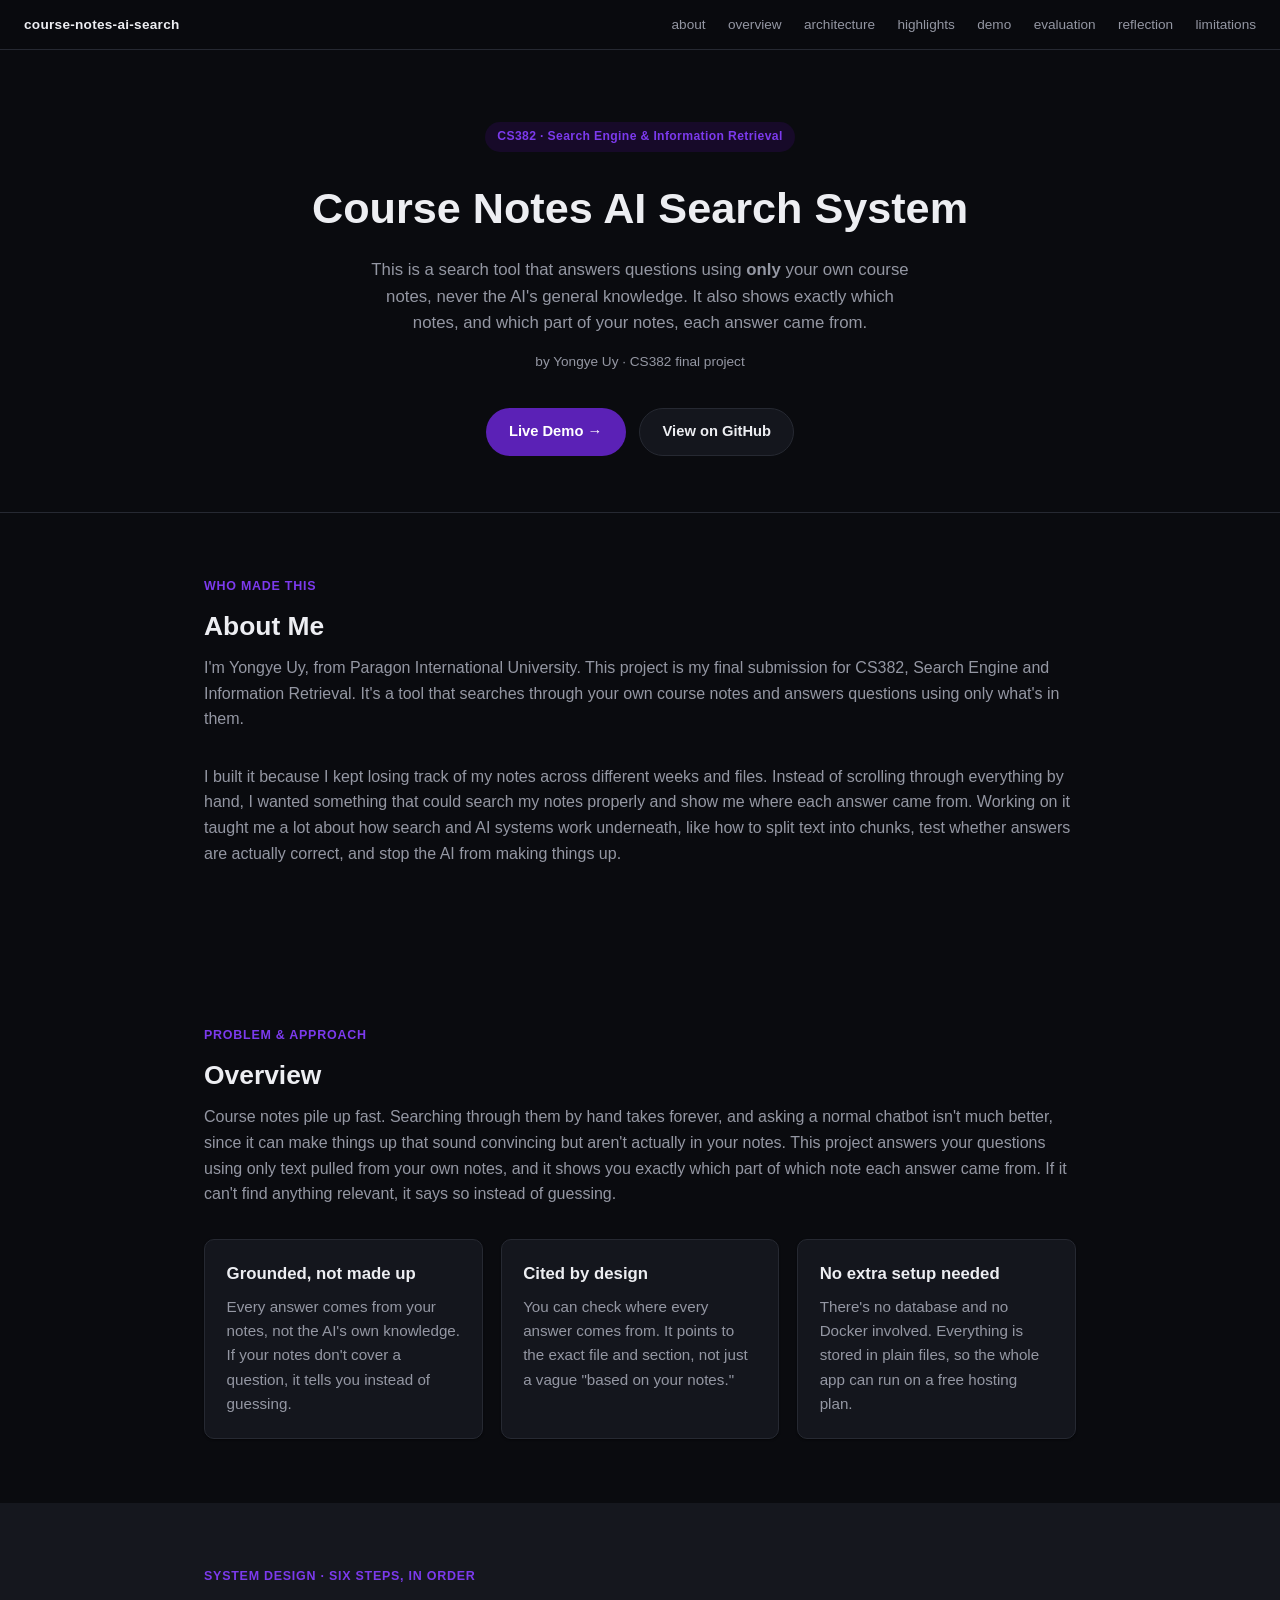
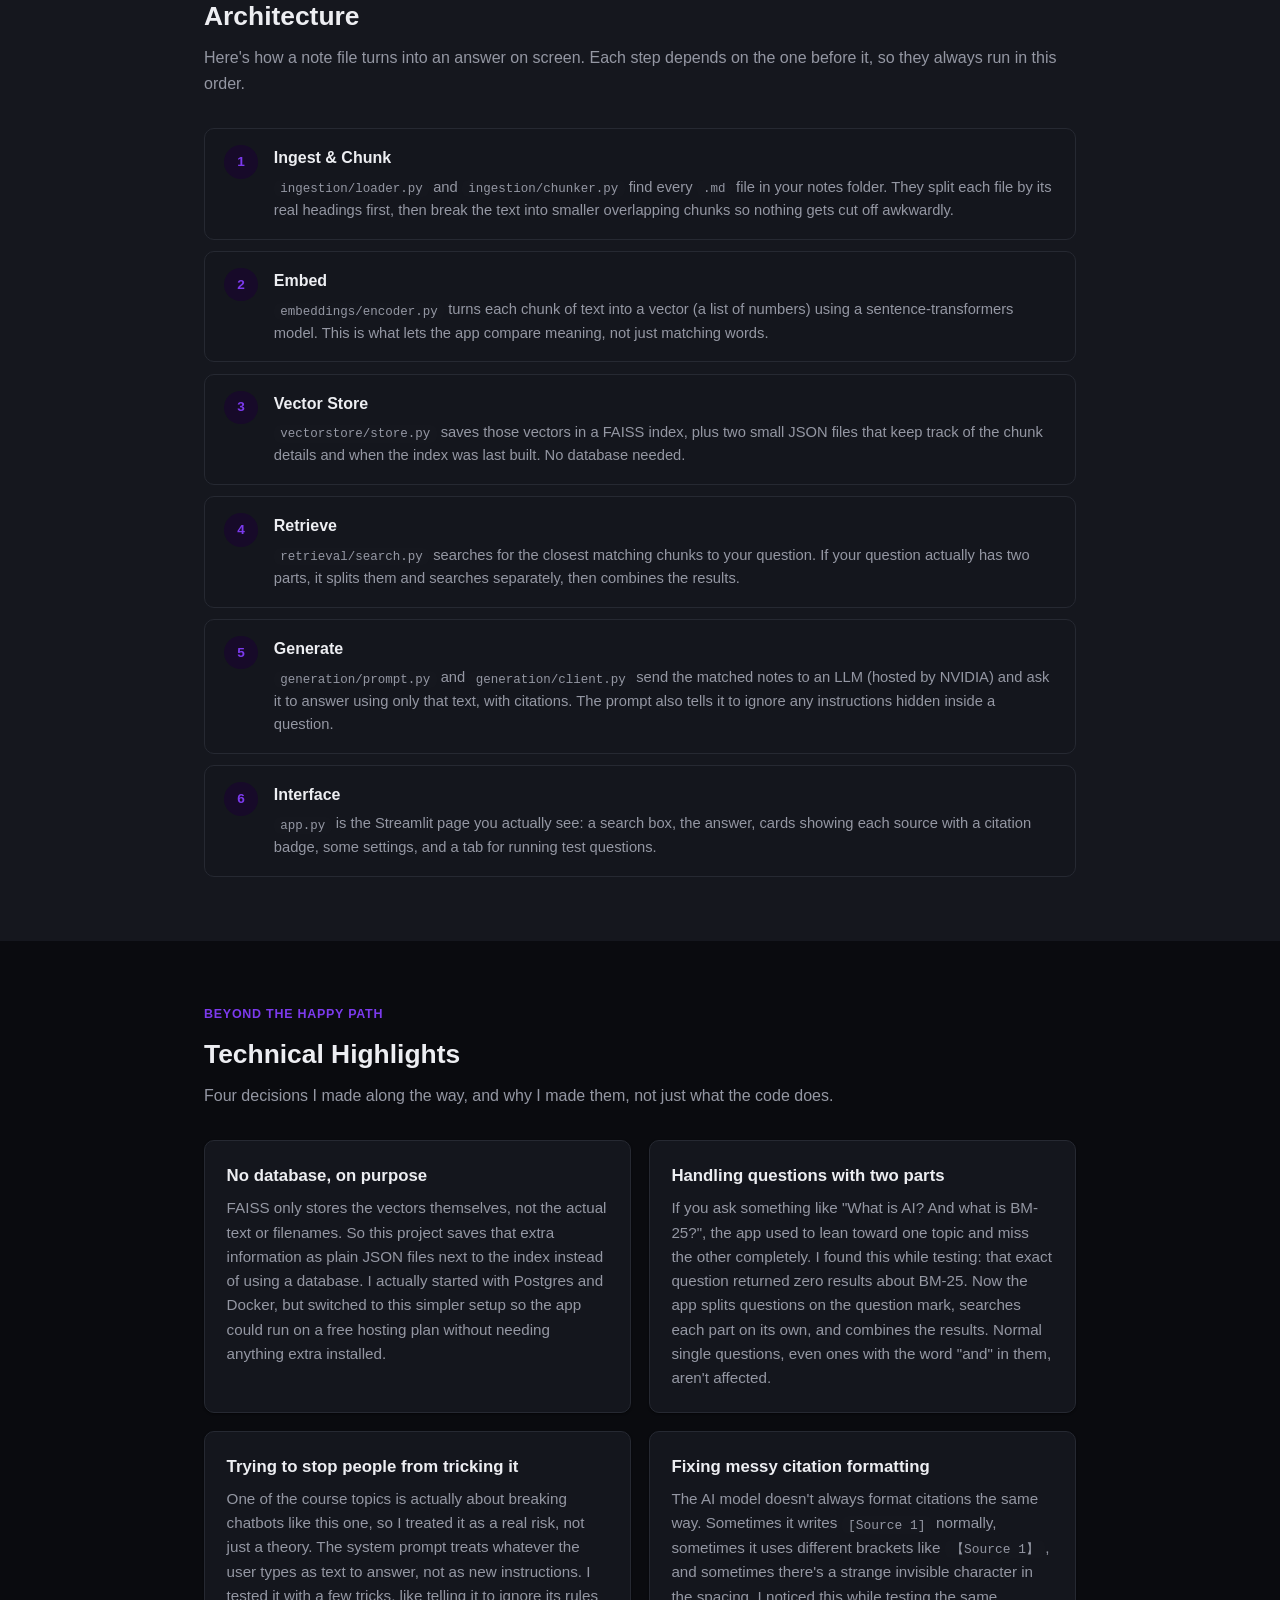
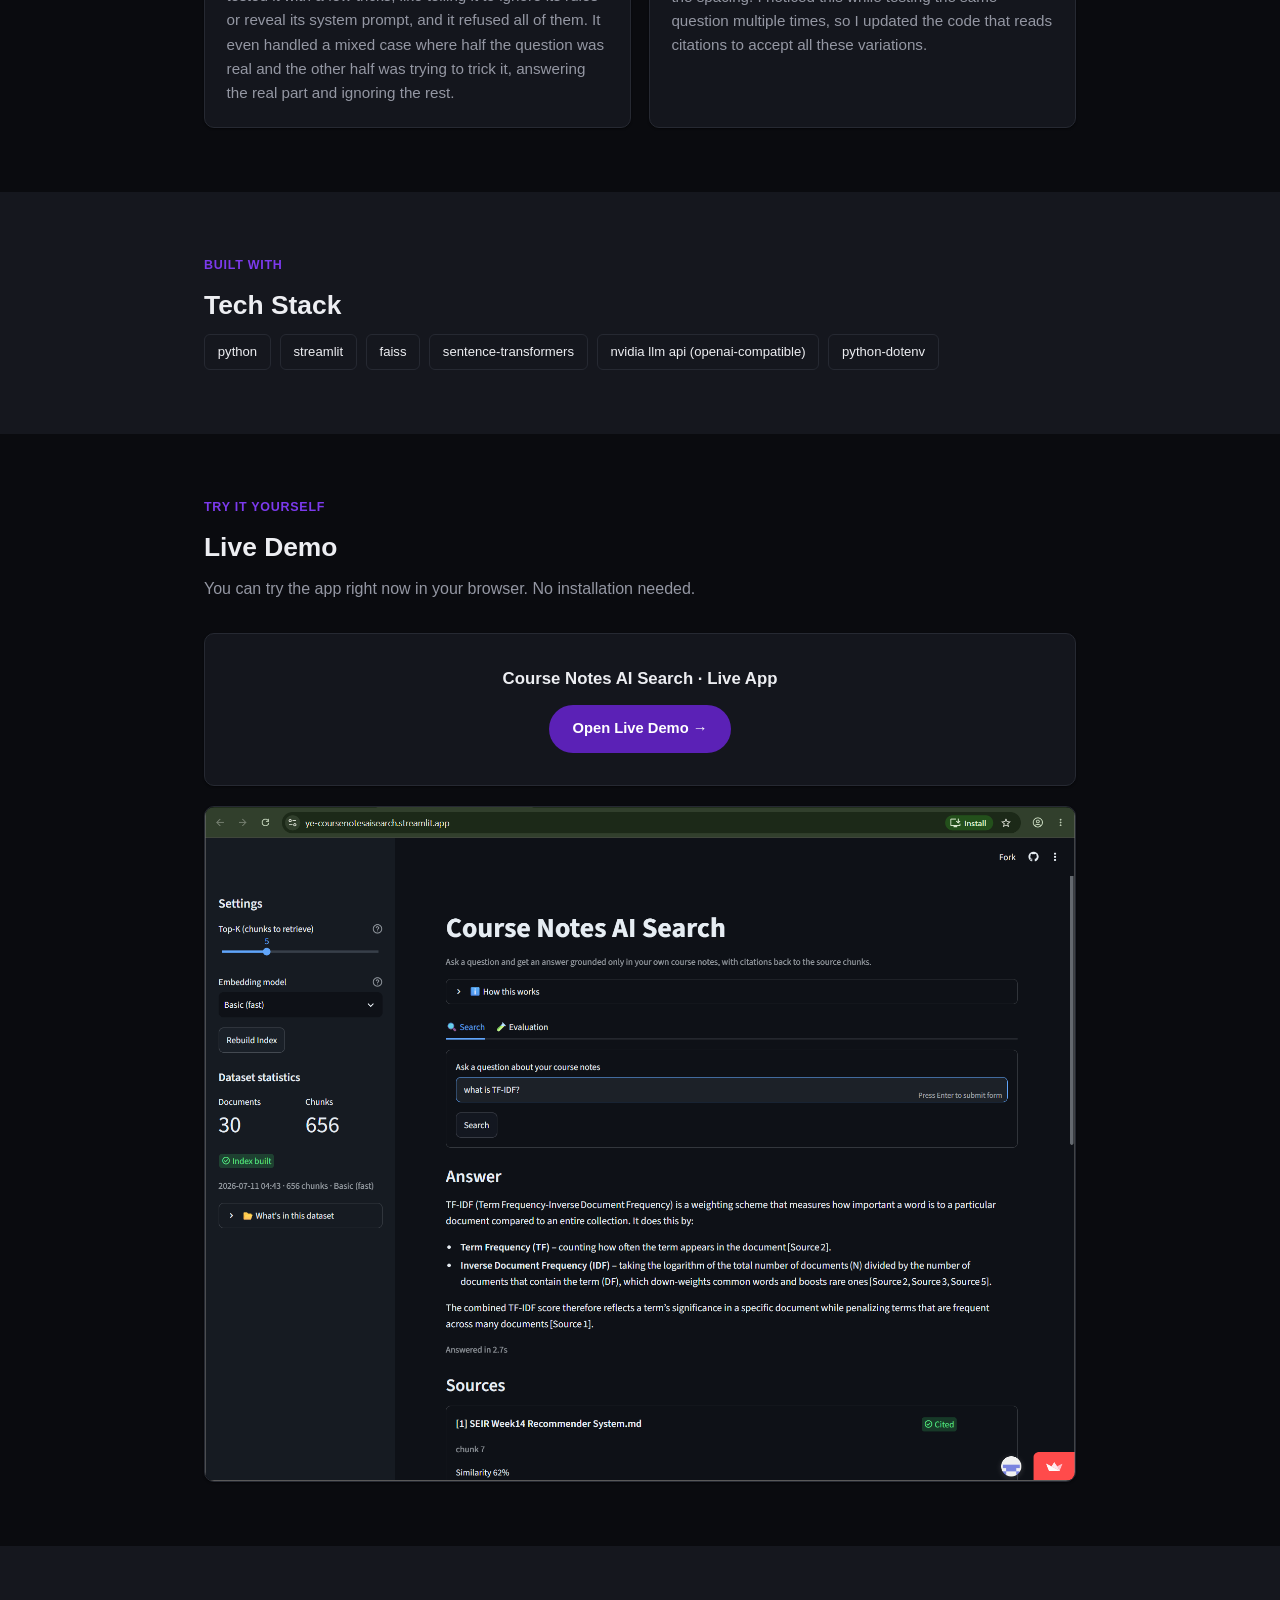
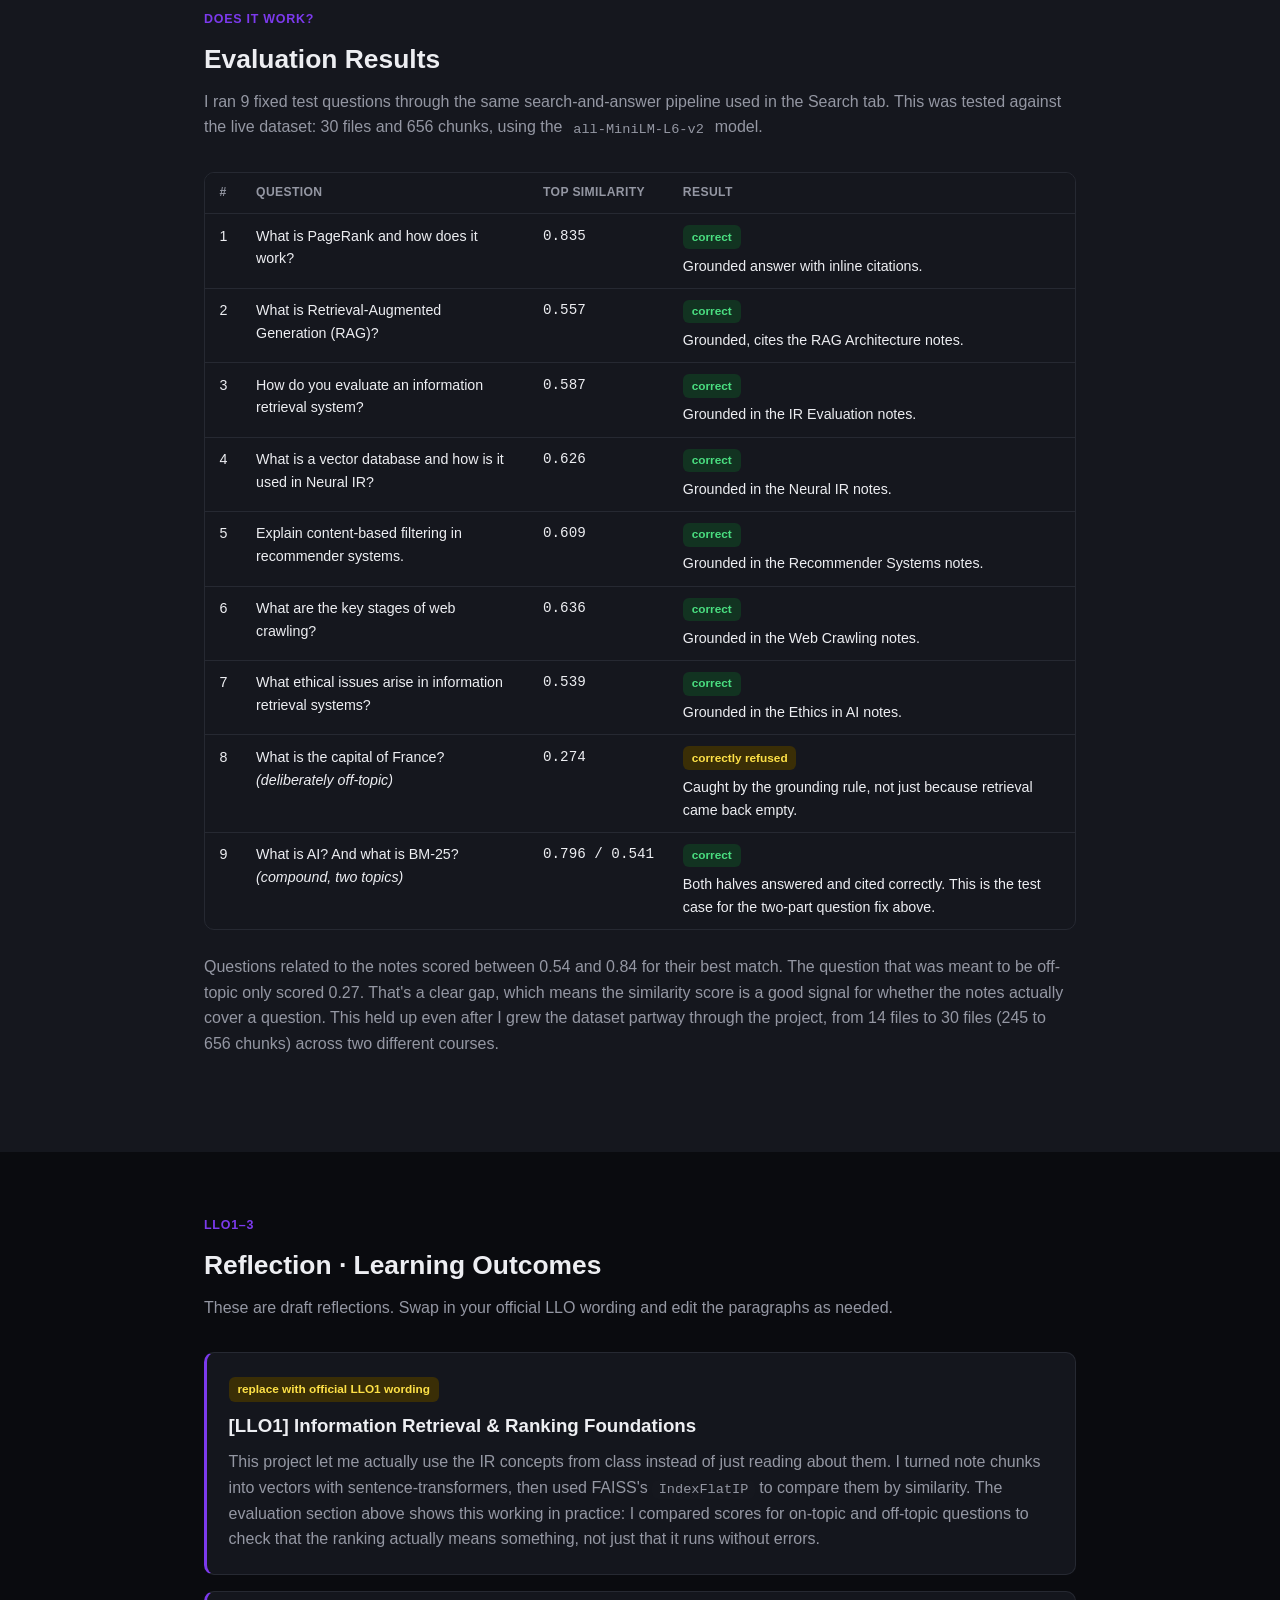
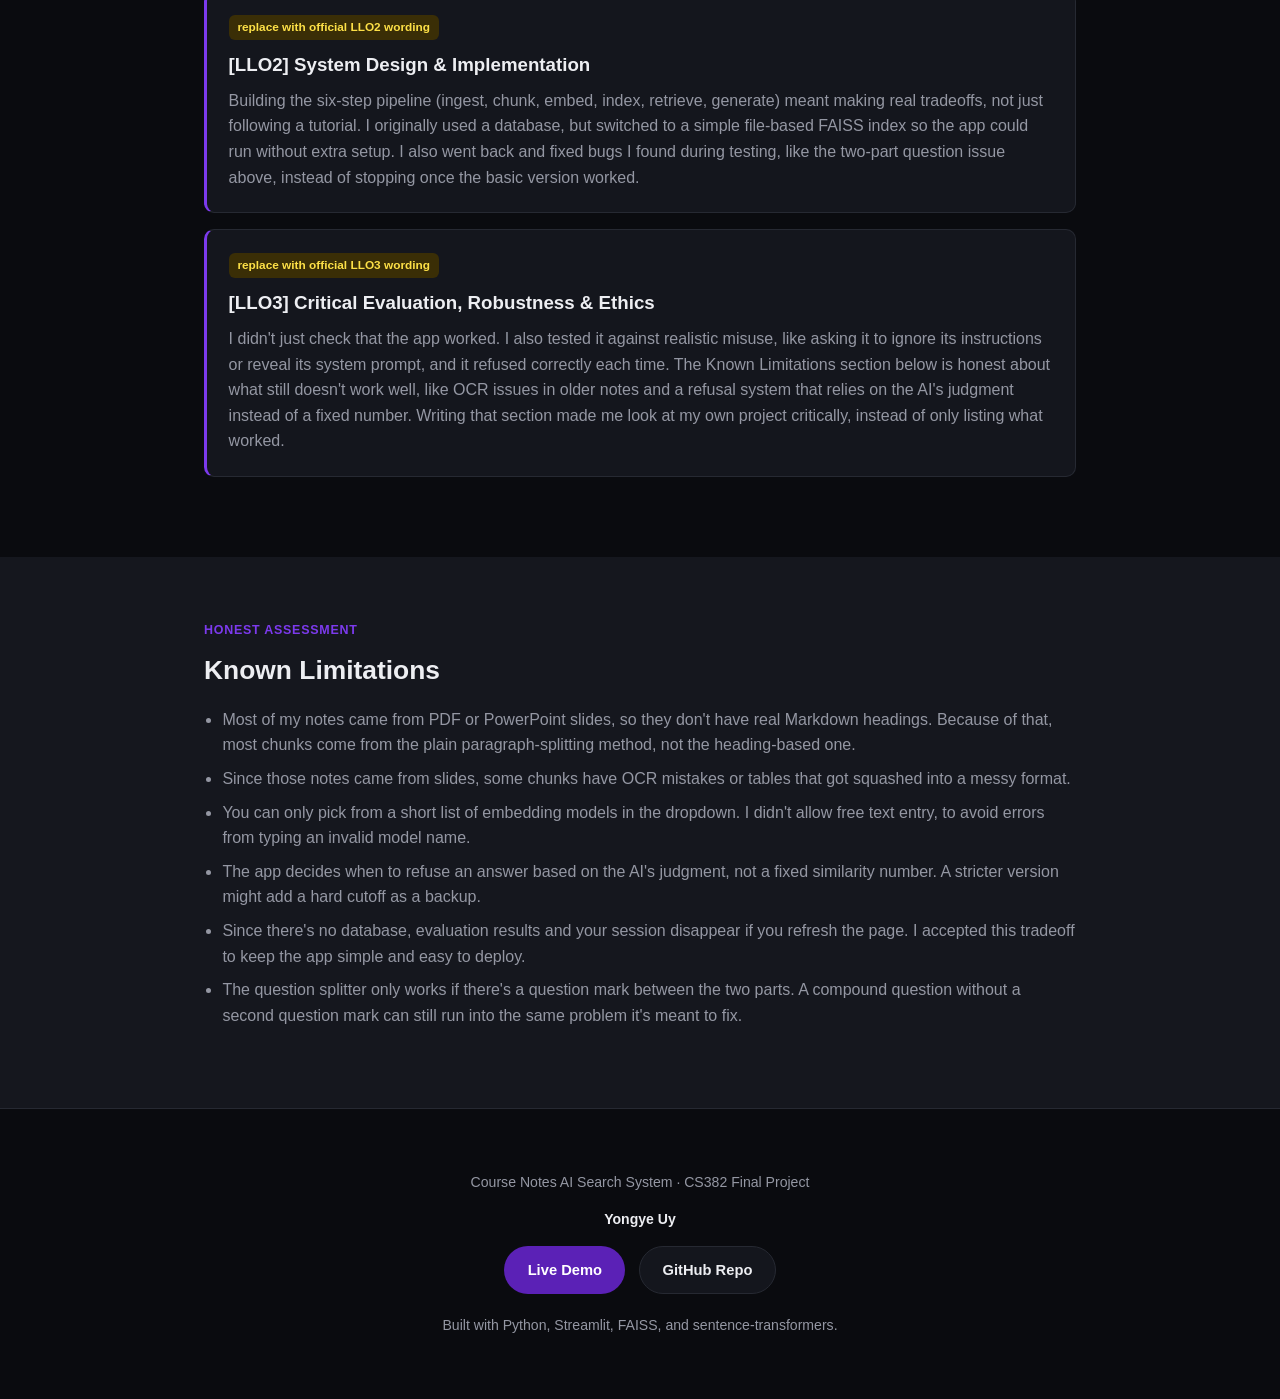
==== index.html @ a2cde2f5 "change name" ====
<!DOCTYPE html>
<html lang="en">
<head>
<meta charset="UTF-8">
<meta name="viewport" content="width=device-width, initial-scale=1.0">
<title>Course Notes AI Search · Portfolio</title>
<style>
  :root {
    --bg: #0A0B0F;
    --bg-soft: #15171E;
    --surface: #14161D;
    --border: #262932;
    --ink: #EDEEF2;
    --muted: #9497A3;
    --accent: #7C3AED;
    --accent-strong: #5B21B6;
    --accent-strong-hover: #6D28D9;
    --accent-soft: #170A29;
    --good: #4ADE80;
    --good-soft: #123321;
    --warn: #FDE047;
    --warn-soft: #3A2E06;

    --font-display: Calibri, Candara, "Segoe UI", Optima, Arial, sans-serif;
    --font-body: Calibri, Candara, "Segoe UI", Optima, Arial, sans-serif;
    --font-mono: ui-monospace, "Cascadia Code", "SF Mono", Consolas, "Liberation Mono", Menlo, monospace;

    --radius-sm: 6px;
    --radius-md: 10px;
    --shadow-card: 0 1px 2px rgba(0, 0, 0, 0.5);
  }

  * { box-sizing: border-box; }
  html { scroll-behavior: smooth; }
  @media (prefers-reduced-motion: reduce) {
    html { scroll-behavior: auto; }
  }
  body {
    margin: 0;
    font-family: var(--font-body);
    color: var(--ink);
    background: var(--bg);
    line-height: 1.6;
    -webkit-font-smoothing: antialiased;
  }
  h1, h2, h3 { font-family: var(--font-display); font-weight: 600; text-wrap: balance; }
  a { color: var(--accent); text-decoration: none; }
  a:hover { text-decoration: underline; }
  a:focus-visible, button:focus-visible {
    outline: 2px solid var(--accent);
    outline-offset: 2px;
  }
  code {
    font-family: var(--font-mono);
    background: var(--bg-soft);
    padding: 0.1rem 0.4rem;
    border-radius: var(--radius-sm);
    font-size: 0.85em;
  }

  /* --- Nav --- */
  nav.topnav {
    position: sticky;
    top: 0;
    z-index: 10;
    background: color-mix(in srgb, var(--bg) 88%, transparent);
    backdrop-filter: blur(8px);
    border-bottom: 1px solid var(--border);
    display: flex;
    align-items: center;
    gap: 1.4rem;
    padding: 0.85rem 1.5rem;
    flex-wrap: wrap;
  }
  nav.topnav .brand {
    font-family: var(--font-body);
    font-weight: 600;
    font-size: 0.85rem;
    letter-spacing: 0.02em;
    margin-right: auto;
    color: var(--ink);
  }
  nav.topnav a {
    color: var(--muted);
    font-size: 0.85rem;
    font-family: var(--font-body);
  }
  nav.topnav a:hover { color: var(--accent); text-decoration: none; }

  /* --- Layout helpers --- */
  .wrap { max-width: 920px; margin: 0 auto; padding: 0 1.5rem; }
  section { padding: 4rem 0; }
  section.soft { background: var(--bg-soft); }
  h2 { font-size: 1.65rem; margin: 0 0 0.5rem; }
  h2 .kicker {
    display: block;
    font-family: var(--font-body);
    font-size: 0.78rem;
    letter-spacing: 0.06em;
    text-transform: uppercase;
    color: var(--accent);
    font-weight: 600;
    margin-bottom: 0.5rem;
  }
  .lede { color: var(--muted); max-width: 60rem; margin: 0 0 2rem; }

  /* --- Hero --- */
  header.hero {
    padding: 4.5rem 1.5rem 3.5rem;
    text-align: center;
    border-bottom: 1px solid var(--border);
  }
  header.hero .tag {
    display: inline-block;
    font-family: var(--font-body);
    background: var(--accent-soft);
    color: var(--accent);
    font-size: 0.76rem;
    font-weight: 600;
    letter-spacing: 0.03em;
    padding: 0.32rem 0.8rem;
    border-radius: 999px;
    margin-bottom: 1.4rem;
  }
  header.hero h1 {
    font-size: clamp(1.9rem, 4vw, 2.7rem);
    margin: 0 0 0.85rem;
  }
  header.hero p.subtitle {
    font-family: var(--font-body);
    color: var(--muted);
    max-width: 58ch;
    margin: 0 auto 0.6rem;
    font-size: 1.05rem;
  }
  header.hero p.byline {
    font-family: var(--font-body);
    color: var(--muted);
    font-size: 0.85rem;
    margin-bottom: 2.2rem;
  }
  .btn-row { display: flex; gap: 0.85rem; justify-content: center; flex-wrap: wrap; }
  .btn {
    display: inline-block;
    padding: 0.7rem 1.4rem;
    border-radius: 999px;
    font-weight: 600;
    font-size: 0.92rem;
    font-family: var(--font-body);
    border: 1px solid transparent;
  }
  .btn-primary { background: var(--accent-strong); color: #fff; }
  .btn-primary:hover { background: var(--accent-strong-hover); text-decoration: none; }
  .btn-secondary { background: var(--surface); color: var(--ink); border-color: var(--border); }
  .btn-secondary:hover { border-color: var(--accent); text-decoration: none; }

  /* --- Cards / grid --- */
  .grid { display: grid; gap: 1.1rem; }
  .grid-3 { grid-template-columns: repeat(3, 1fr); }
  .grid-2 { grid-template-columns: repeat(2, 1fr); }
  @media (max-width: 720px) {
    .grid-3, .grid-2 { grid-template-columns: 1fr; }
  }
  .card {
    background: var(--surface);
    border: 1px solid var(--border);
    border-radius: var(--radius-md);
    box-shadow: var(--shadow-card);
    padding: 1.35rem;
  }
  .card h3 { margin: 0 0 0.4rem; font-size: 1.05rem; }
  .card p { margin: 0; color: var(--muted); font-size: 0.95rem; }

  /* --- Architecture steps (a real ordered pipeline) --- */
  .steps { display: flex; flex-direction: column; gap: 0.7rem; }
  .step {
    display: grid;
    grid-template-columns: 2.1rem 1fr;
    gap: 1rem;
    align-items: start;
    background: var(--surface);
    border: 1px solid var(--border);
    border-radius: var(--radius-md);
    padding: 1rem 1.2rem;
  }
  .step .num {
    font-family: var(--font-body);
    font-weight: 600;
    font-size: 0.85rem;
    color: var(--accent);
    background: var(--accent-soft);
    width: 2.1rem;
    height: 2.1rem;
    border-radius: 50%;
    display: flex;
    align-items: center;
    justify-content: center;
  }
  .step .content h4 { margin: 0; font-size: 1rem; font-family: var(--font-body); font-weight: 700; }
  .step .content p { margin: 0.3rem 0 0; color: var(--muted); font-size: 0.92rem; }

  /* --- Chips --- */
  .chips { display: flex; flex-wrap: wrap; gap: 0.55rem; }
  .chip {
    font-family: var(--font-body);
    background: var(--bg-soft);
    border: 1px solid var(--border);
    padding: 0.38rem 0.8rem;
    border-radius: var(--radius-sm);
    font-size: 0.82rem;
    white-space: nowrap;
  }

  /* --- Screenshot --- */
  .screenshot {
    width: 100%;
    display: block;
    border: 1px solid var(--border);
    border-radius: var(--radius-md);
    box-shadow: var(--shadow-card);
  }

  /* --- Table --- */
  .table-wrap { overflow-x: auto; border: 1px solid var(--border); border-radius: var(--radius-md); }
  table { border-collapse: collapse; width: 100%; font-size: 0.89rem; min-width: 660px; }
  th, td { text-align: left; padding: 0.65rem 0.9rem; border-bottom: 1px solid var(--border); vertical-align: top; }
  th {
    background: var(--bg-soft);
    font-family: var(--font-body);
    font-size: 0.76rem;
    letter-spacing: 0.03em;
    text-transform: uppercase;
    font-weight: 600;
    color: var(--muted);
    white-space: nowrap;
  }
  tr:last-child td { border-bottom: none; }
  td.score { white-space: nowrap; font-family: var(--font-mono); font-variant-numeric: tabular-nums; }
  .status {
    display: inline-block;
    font-family: var(--font-body);
    font-size: 0.74rem;
    font-weight: 600;
    padding: 0.15rem 0.55rem;
    border-radius: var(--radius-sm);
    white-space: nowrap;
    margin-bottom: 0.35rem;
  }
  .status-good { background: var(--good-soft); color: var(--good); }
  .status-warn { background: var(--warn-soft); color: var(--warn); }

  /* --- LLO reflection --- */
  .llo-card {
    background: var(--surface);
    border: 1px solid var(--border);
    border-left: 3px solid var(--accent);
    border-radius: var(--radius-md);
    padding: 1.35rem;
    margin-bottom: 1rem;
  }
  .llo-card .placeholder-note {
    display: inline-block;
    font-family: var(--font-body);
    background: var(--warn-soft);
    color: var(--warn);
    font-size: 0.74rem;
    font-weight: 600;
    padding: 0.2rem 0.55rem;
    border-radius: var(--radius-sm);
    margin-bottom: 0.6rem;
  }
  .llo-card h3 { margin: 0 0 0.5rem; }
  .llo-card p { color: var(--muted); margin: 0; }

  /* --- Lists --- */
  ul.clean { padding-left: 1.15rem; color: var(--muted); }
  ul.clean li { margin-bottom: 0.5rem; }

  /* --- Footer --- */
  footer {
    padding: 3rem 1.5rem;
    text-align: center;
    border-top: 1px solid var(--border);
    color: var(--muted);
    font-size: 0.88rem;
  }
  footer .btn-row { margin: 1rem 0 1.25rem; }
  footer .name-placeholder { font-weight: 700; color: var(--ink); font-family: var(--font-body); }
</style>
</head>
<body>

<nav class="topnav">
  <span class="brand">course-notes-ai-search</span>
  <a href="#about">about</a>
  <a href="#overview">overview</a>
  <a href="#architecture">architecture</a>
  <a href="#highlights">highlights</a>
  <a href="#demo">demo</a>
  <a href="#evaluation">evaluation</a>
  <a href="#reflection">reflection</a>
  <a href="#limitations">limitations</a>
</nav>

<header class="hero">
  <span class="tag">CS382 · Search Engine &amp; Information Retrieval</span>
  <h1>Course Notes AI Search System</h1>
  <p class="subtitle">
    This is a search tool that answers questions using <strong>only</strong> your own
    course notes, never the AI's general knowledge. It also shows exactly which notes,
    and which part of your notes, each answer came from.
  </p>
  <p class="byline">by <span class="name-placeholder">Yongye Uy</span> · CS382 final project</p>
  <div class="btn-row">
    <a class="btn btn-primary" href="https://ye-coursenotesaisearch.streamlit.app/" target="_blank" rel="noopener">Live Demo →</a>
    <a class="btn btn-secondary" href="https://github.com/Yongye-Uy/Course_Notes_AI_Search" target="_blank" rel="noopener">View on GitHub</a>
  </div>
</header>

<section id="about">
  <div class="wrap">
    <h2><span class="kicker">who made this</span>About Me</h2>
    <p class="lede">
      I'm <span class="name-placeholder">Yongye Uy</span>, from Paragon International University.
      This project is my final submission for CS382, Search Engine and Information
      Retrieval. It's a tool that searches through your own course notes and answers
      questions using only what's in them.
    </p>
    <p class="lede">
      I built it because I kept losing track of my notes across different weeks and
      files. Instead of scrolling through everything by hand, I wanted something that
      could search my notes properly and show me where each answer came from. Working
      on it taught me a lot about how search and AI systems work underneath, like how
      to split text into chunks, test whether answers are actually correct, and stop
      the AI from making things up.
    </p>
  </div>
</section>

<section id="overview">
  <div class="wrap">
    <h2><span class="kicker">problem &amp; approach</span>Overview</h2>
    <p class="lede">
      Course notes pile up fast. Searching through them by hand takes forever, and
      asking a normal chatbot isn't much better, since it can make things up that
      sound convincing but aren't actually in your notes. This project answers your
      questions using only text pulled from your own notes, and it shows you exactly
      which part of which note each answer came from. If it can't find anything
      relevant, it says so instead of guessing.
    </p>
    <div class="grid grid-3">
      <div class="card">
        <h3>Grounded, not made up</h3>
        <p>Every answer comes from your notes, not the AI's own knowledge. If your notes don't cover a question, it tells you instead of guessing.</p>
      </div>
      <div class="card">
        <h3>Cited by design</h3>
        <p>You can check where every answer comes from. It points to the exact file and section, not just a vague "based on your notes."</p>
      </div>
      <div class="card">
        <h3>No extra setup needed</h3>
        <p>There's no database and no Docker involved. Everything is stored in plain files, so the whole app can run on a free hosting plan.</p>
      </div>
    </div>
  </div>
</section>

<section class="soft" id="architecture">
  <div class="wrap">
    <h2><span class="kicker">system design · six steps, in order</span>Architecture</h2>
    <p class="lede">Here's how a note file turns into an answer on screen. Each step depends on the one before it, so they always run in this order.</p>
    <div class="steps">
      <div class="step">
        <div class="num">1</div>
        <div class="content">
          <h4>Ingest &amp; Chunk</h4>
          <p><code>ingestion/loader.py</code> and <code>ingestion/chunker.py</code> find every <code>.md</code> file in your notes folder. They split each file by its real headings first, then break the text into smaller overlapping chunks so nothing gets cut off awkwardly.</p>
        </div>
      </div>
      <div class="step">
        <div class="num">2</div>
        <div class="content">
          <h4>Embed</h4>
          <p><code>embeddings/encoder.py</code> turns each chunk of text into a vector (a list of numbers) using a sentence-transformers model. This is what lets the app compare meaning, not just matching words.</p>
        </div>
      </div>
      <div class="step">
        <div class="num">3</div>
        <div class="content">
          <h4>Vector Store</h4>
          <p><code>vectorstore/store.py</code> saves those vectors in a FAISS index, plus two small JSON files that keep track of the chunk details and when the index was last built. No database needed.</p>
        </div>
      </div>
      <div class="step">
        <div class="num">4</div>
        <div class="content">
          <h4>Retrieve</h4>
          <p><code>retrieval/search.py</code> searches for the closest matching chunks to your question. If your question actually has two parts, it splits them and searches separately, then combines the results.</p>
        </div>
      </div>
      <div class="step">
        <div class="num">5</div>
        <div class="content">
          <h4>Generate</h4>
          <p><code>generation/prompt.py</code> and <code>generation/client.py</code> send the matched notes to an LLM (hosted by NVIDIA) and ask it to answer using only that text, with citations. The prompt also tells it to ignore any instructions hidden inside a question.</p>
        </div>
      </div>
      <div class="step">
        <div class="num">6</div>
        <div class="content">
          <h4>Interface</h4>
          <p><code>app.py</code> is the Streamlit page you actually see: a search box, the answer, cards showing each source with a citation badge, some settings, and a tab for running test questions.</p>
        </div>
      </div>
    </div>
  </div>
</section>

<section id="highlights">
  <div class="wrap">
    <h2><span class="kicker">beyond the happy path</span>Technical Highlights</h2>
    <p class="lede">Four decisions I made along the way, and why I made them, not just what the code does.</p>
    <div class="grid grid-2">
      <div class="card">
        <h3>No database, on purpose</h3>
        <p>FAISS only stores the vectors themselves, not the actual text or filenames. So this project saves that extra information as plain JSON files next to the index instead of using a database. I actually started with Postgres and Docker, but switched to this simpler setup so the app could run on a free hosting plan without needing anything extra installed.</p>
      </div>
      <div class="card">
        <h3>Handling questions with two parts</h3>
        <p>If you ask something like "What is AI? And what is BM-25?", the app used to lean toward one topic and miss the other completely. I found this while testing: that exact question returned zero results about BM-25. Now the app splits questions on the question mark, searches each part on its own, and combines the results. Normal single questions, even ones with the word "and" in them, aren't affected.</p>
      </div>
      <div class="card">
        <h3>Trying to stop people from tricking it</h3>
        <p>One of the course topics is actually about breaking chatbots like this one, so I treated it as a real risk, not just a theory. The system prompt treats whatever the user types as text to answer, not as new instructions. I tested it with a few tricks, like telling it to ignore its rules or reveal its system prompt, and it refused all of them. It even handled a mixed case where half the question was real and the other half was trying to trick it, answering the real part and ignoring the rest.</p>
      </div>
      <div class="card">
        <h3>Fixing messy citation formatting</h3>
        <p>The AI model doesn't always format citations the same way. Sometimes it writes <code>[Source 1]</code> normally, sometimes it uses different brackets like <code>【Source 1】</code>, and sometimes there's a strange invisible character in the spacing. I noticed this while testing the same question multiple times, so I updated the code that reads citations to accept all these variations.</p>
      </div>
    </div>
  </div>
</section>

<section class="soft">
  <div class="wrap">
    <h2><span class="kicker">built with</span>Tech Stack</h2>
    <div class="chips">
      <span class="chip">python</span>
      <span class="chip">streamlit</span>
      <span class="chip">faiss</span>
      <span class="chip">sentence-transformers</span>
      <span class="chip">nvidia llm api (openai-compatible)</span>
      <span class="chip">python-dotenv</span>
    </div>
  </div>
</section>

<section id="demo">
  <div class="wrap">
    <h2><span class="kicker">try it yourself</span>Live Demo</h2>
    <p class="lede">You can try the app right now in your browser. No installation needed.</p>
    <div class="card" style="text-align:center; padding: 2rem;">
      <h3 style="margin-bottom:0.75rem;">Course Notes AI Search · Live App</h3>
      <a class="btn btn-primary" href="https://ye-coursenotesaisearch.streamlit.app/" target="_blank" rel="noopener">Open Live Demo →</a>
    </div>
    <div style="height:1.25rem;"></div>
    <img class="screenshot" src="screenshot-search.png" alt="Course Notes AI Search app, showing the Search tab with a question, a generated answer with inline citations, and a cited source card." />
  </div>
</section>

<section class="soft" id="evaluation">
  <div class="wrap">
    <h2><span class="kicker">does it work?</span>Evaluation Results</h2>
    <p class="lede">
      I ran 9 fixed test questions through the same search-and-answer pipeline used in
      the Search tab. This was tested against the live dataset: 30 files and 656
      chunks, using the <code>all-MiniLM-L6-v2</code> model.
    </p>
    <div class="table-wrap">
      <table>
        <thead>
          <tr><th>#</th><th>Question</th><th>Top similarity</th><th>Result</th></tr>
        </thead>
        <tbody>
          <tr><td>1</td><td>What is PageRank and how does it work?</td><td class="score">0.835</td><td><span class="status status-good">correct</span><br>Grounded answer with inline citations.</td></tr>
          <tr><td>2</td><td>What is <span style="white-space:nowrap">Retrieval-Augmented</span> Generation (RAG)?</td><td class="score">0.557</td><td><span class="status status-good">correct</span><br>Grounded, cites the RAG Architecture notes.</td></tr>
          <tr><td>3</td><td>How do you evaluate an information retrieval system?</td><td class="score">0.587</td><td><span class="status status-good">correct</span><br>Grounded in the IR Evaluation notes.</td></tr>
          <tr><td>4</td><td>What is a vector database and how is it used in Neural IR?</td><td class="score">0.626</td><td><span class="status status-good">correct</span><br>Grounded in the Neural IR notes.</td></tr>
          <tr><td>5</td><td>Explain <span style="white-space:nowrap">content-based</span> filtering in recommender systems.</td><td class="score">0.609</td><td><span class="status status-good">correct</span><br>Grounded in the Recommender Systems notes.</td></tr>
          <tr><td>6</td><td>What are the key stages of web crawling?</td><td class="score">0.636</td><td><span class="status status-good">correct</span><br>Grounded in the Web Crawling notes.</td></tr>
          <tr><td>7</td><td>What ethical issues arise in information retrieval systems?</td><td class="score">0.539</td><td><span class="status status-good">correct</span><br>Grounded in the Ethics in AI notes.</td></tr>
          <tr><td>8</td><td>What is the capital of France? <em>(deliberately <span style="white-space:nowrap">off-topic</span>)</em></td><td class="score">0.274</td><td><span class="status status-warn">correctly refused</span><br>Caught by the grounding rule, not just because retrieval came back empty.</td></tr>
          <tr><td>9</td><td>What is AI? And what is BM-25? <em>(compound, two topics)</em></td><td class="score">0.796 / 0.541</td><td><span class="status status-good">correct</span><br>Both halves answered and cited correctly. This is the test case for the two-part question fix above.</td></tr>
        </tbody>
      </table>
    </div>
    <p class="lede" style="margin-top:1.5rem;">
      Questions related to the notes scored between <span style="white-space:nowrap">0.54 and 0.84</span> for their
      best match. The question that was meant to be off-topic only scored 0.27. That's
      a clear gap, which means the similarity score is a good signal for whether the
      notes actually cover a question. This held up even after I grew the dataset
      partway through the project, from 14 files to 30 files (245 to 656 chunks)
      across two different courses.
    </p>
  </div>
</section>

<section id="reflection">
  <div class="wrap">
    <h2><span class="kicker">LLO1–3</span>Reflection · Learning Outcomes</h2>
    <p class="lede">
      <!-- These three cards are generic placeholders mapped to the actual project work.
           Replace the [LLOx] labels and headings with the exact learning outcome
           wording from your project brief once you have it. -->
      These are draft reflections. Swap in your official LLO wording and edit the paragraphs as needed.
    </p>

    <div class="llo-card">
      <span class="placeholder-note">replace with official LLO1 wording</span>
      <h3>[LLO1] Information Retrieval &amp; Ranking Foundations</h3>
      <p>
        This project let me actually use the IR concepts from class instead of just
        reading about them. I turned note chunks into vectors with
        sentence-transformers, then used FAISS's <code>IndexFlatIP</code> to compare
        them by similarity. The evaluation section above shows this working in
        practice: I compared scores for <span style="white-space:nowrap">on-topic</span> and <span style="white-space:nowrap">off-topic</span> questions
        to check that the ranking actually means something, not just that it runs
        without errors.
      </p>
    </div>

    <div class="llo-card">
      <span class="placeholder-note">replace with official LLO2 wording</span>
      <h3>[LLO2] System Design &amp; Implementation</h3>
      <p>
        Building the six-step pipeline (ingest, chunk, embed, index, retrieve,
        generate) meant making real tradeoffs, not just following a tutorial. I
        originally used a database, but switched to a simple <span style="white-space:nowrap">file-based</span> FAISS
        index so the app could run without extra setup. I also went back and fixed
        bugs I found during testing, like the two-part question issue above, instead
        of stopping once the basic version worked.
      </p>
    </div>

    <div class="llo-card">
      <span class="placeholder-note">replace with official LLO3 wording</span>
      <h3>[LLO3] Critical Evaluation, Robustness &amp; Ethics</h3>
      <p>
        I didn't just check that the app worked. I also tested it against realistic
        misuse, like asking it to ignore its instructions or reveal its system prompt,
        and it refused correctly each time. The Known Limitations section below is
        honest about what still doesn't work well, like OCR issues in older notes and
        a refusal system that relies on the AI's judgment instead of a fixed number.
        Writing that section made me look at my own project critically, instead of
        only listing what worked.
      </p>
    </div>
  </div>
</section>

<section class="soft" id="limitations">
  <div class="wrap">
    <h2><span class="kicker">honest assessment</span>Known Limitations</h2>
    <ul class="clean">
      <li>Most of my notes came from PDF or PowerPoint slides, so they don't have real Markdown headings. Because of that, most chunks come from the plain paragraph-splitting method, not the heading-based one.</li>
      <li>Since those notes came from slides, some chunks have OCR mistakes or tables that got squashed into a messy format.</li>
      <li>You can only pick from a short list of embedding models in the dropdown. I didn't allow free text entry, to avoid errors from typing an invalid model name.</li>
      <li>The app decides when to refuse an answer based on the AI's judgment, not a fixed similarity number. A stricter version might add a hard cutoff as a backup.</li>
      <li>Since there's no database, evaluation results and your session disappear if you refresh the page. I accepted this tradeoff to keep the app simple and easy to deploy.</li>
      <li>The question splitter only works if there's a question mark between the two parts. A compound question without a second question mark can still run into the same problem it's meant to fix.</li>
    </ul>
  </div>
</section>

<footer>
  <p>Course Notes AI Search System · CS382 Final Project</p>
  <p><span class="name-placeholder">Yongye Uy</span></p>
  <div class="btn-row">
    <a class="btn btn-primary" href="https://ye-coursenotesaisearch.streamlit.app/" target="_blank" rel="noopener">Live Demo</a>
    <a class="btn btn-secondary" href="https://github.com/Yongye-Uy/Course_Notes_AI_Search" target="_blank" rel="noopener">GitHub Repo</a>
  </div>
  <p>Built with Python, Streamlit, FAISS, and sentence-transformers.</p>
</footer>

</body>
</html>
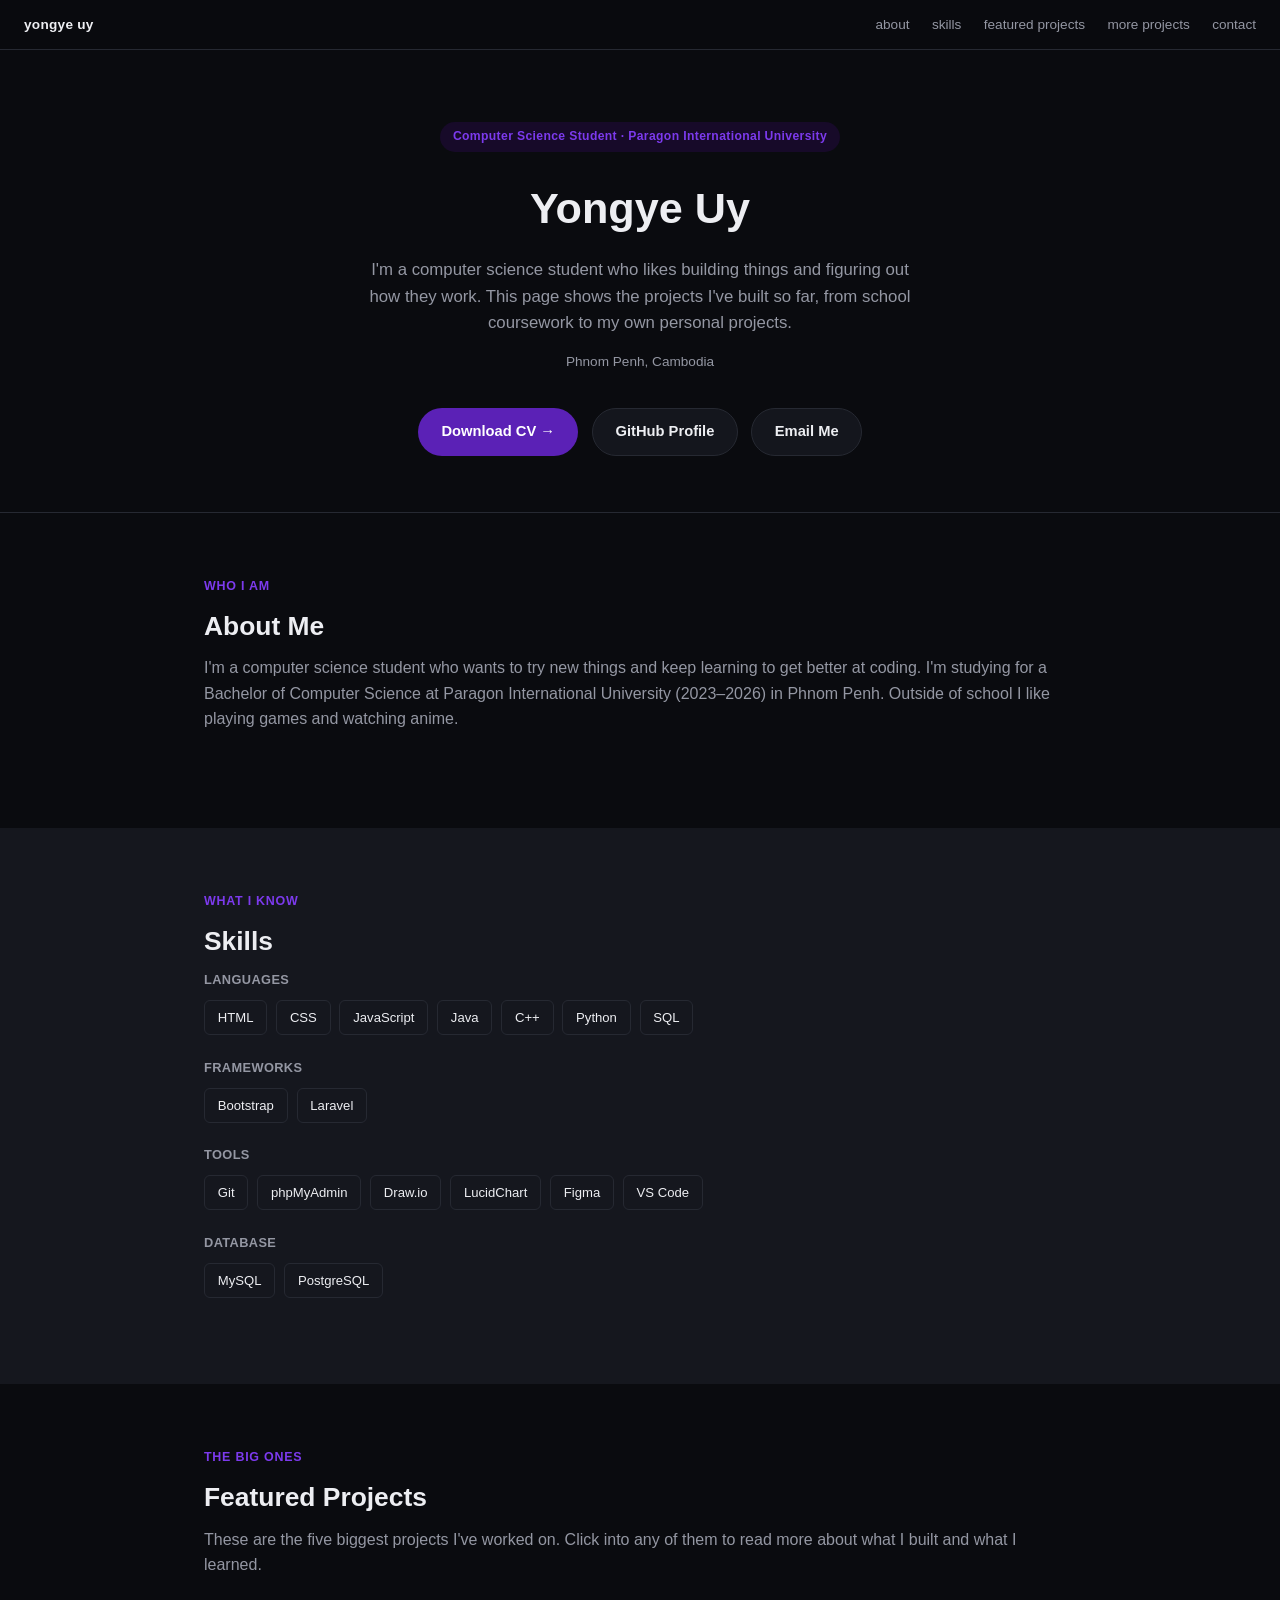
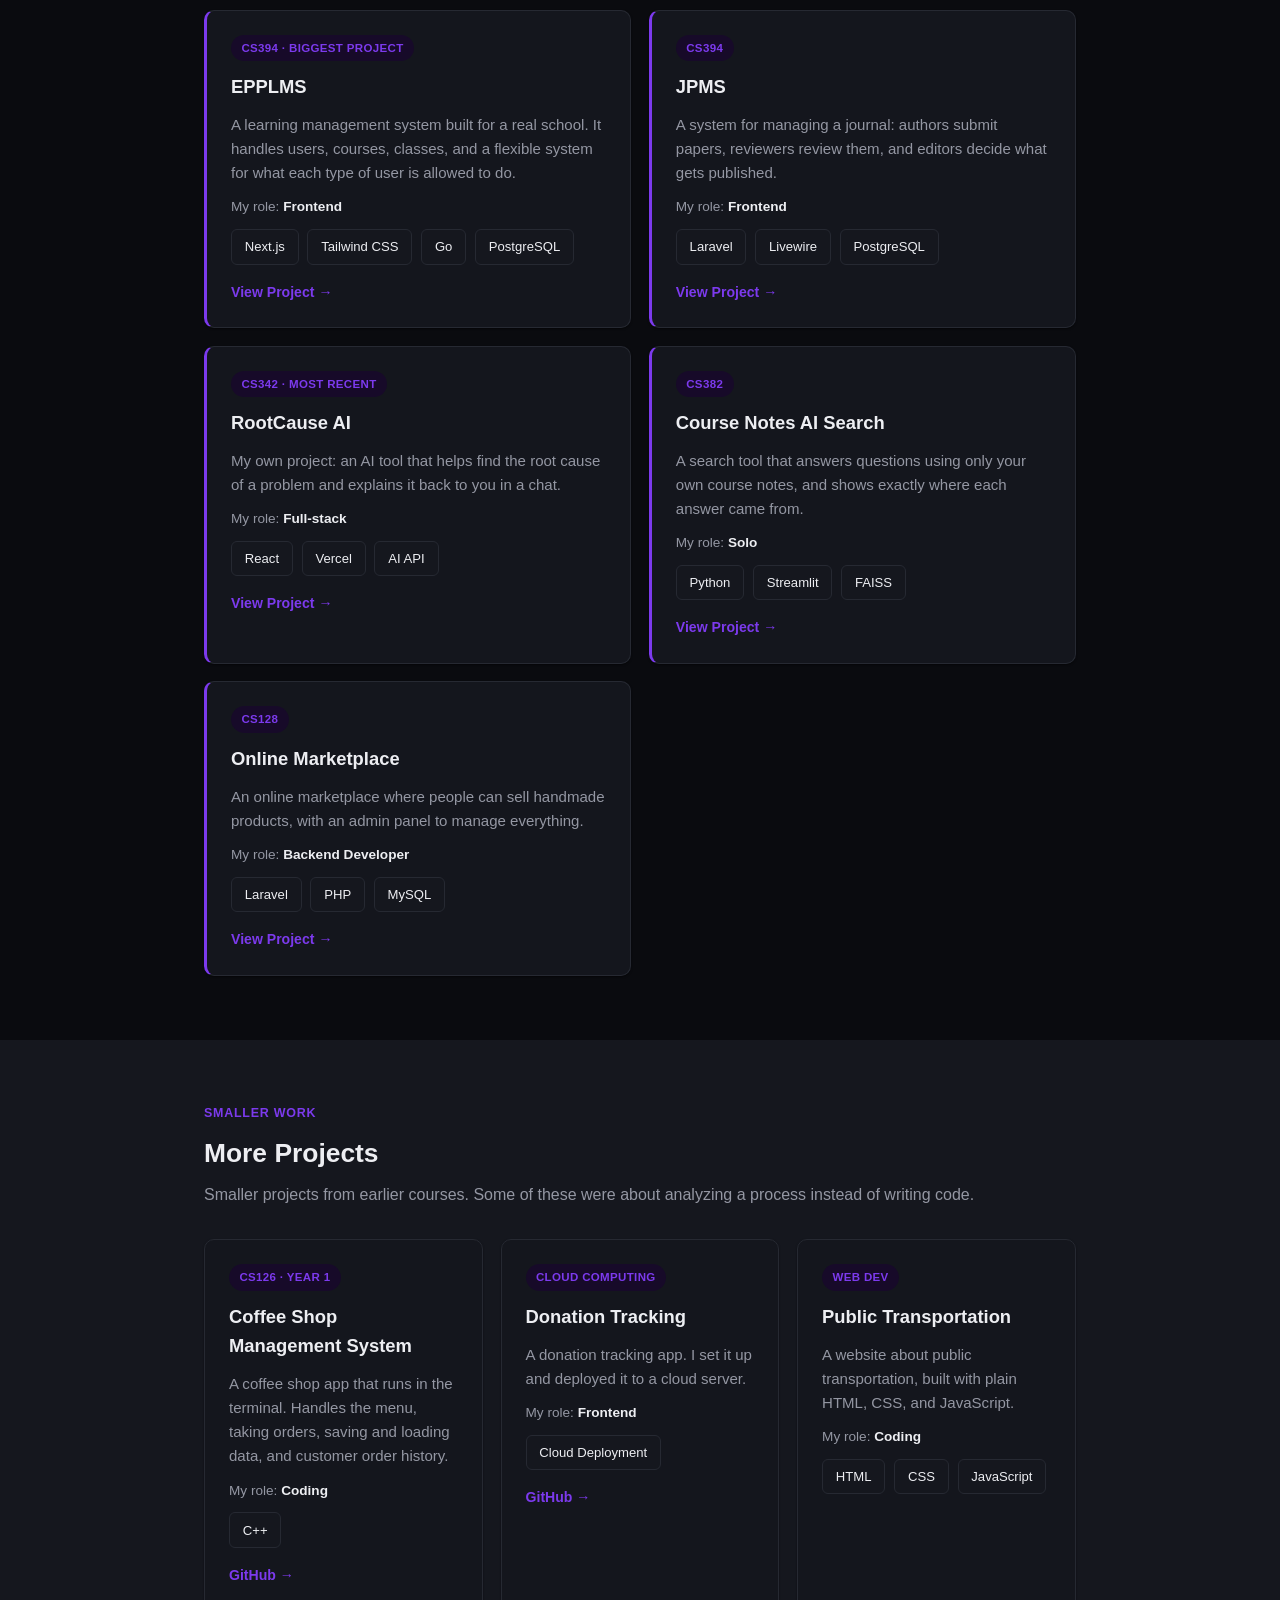
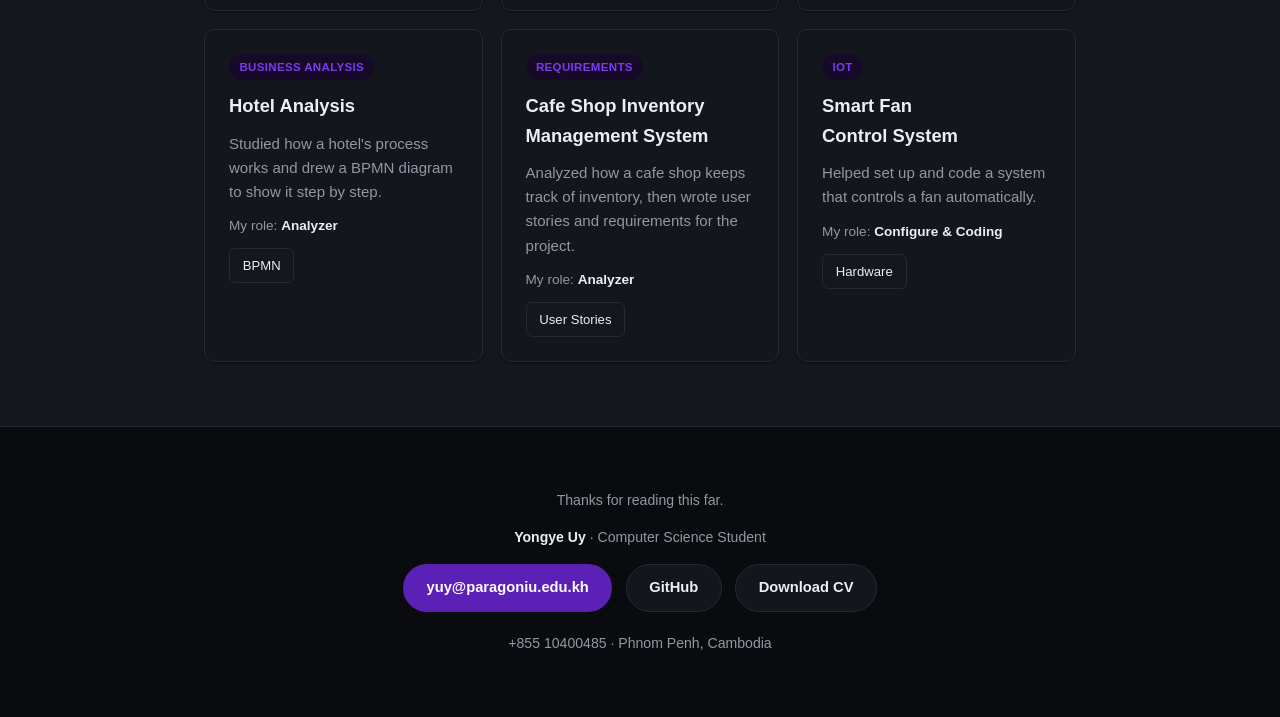
==== commit 7276be3b: "update portfolio" ====
--- a/index.html
+++ b/index.html
@@ -3,583 +3,264 @@
 <head>
 <meta charset="UTF-8">
 <meta name="viewport" content="width=device-width, initial-scale=1.0">
-<title>Course Notes AI Search · Portfolio</title>
-<style>
-  :root {
-    --bg: #0A0B0F;
-    --bg-soft: #15171E;
-    --surface: #14161D;
-    --border: #262932;
-    --ink: #EDEEF2;
-    --muted: #9497A3;
-    --accent: #7C3AED;
-    --accent-strong: #5B21B6;
-    --accent-strong-hover: #6D28D9;
-    --accent-soft: #170A29;
-    --good: #4ADE80;
-    --good-soft: #123321;
-    --warn: #FDE047;
-    --warn-soft: #3A2E06;
-
-    --font-display: Calibri, Candara, "Segoe UI", Optima, Arial, sans-serif;
-    --font-body: Calibri, Candara, "Segoe UI", Optima, Arial, sans-serif;
-    --font-mono: ui-monospace, "Cascadia Code", "SF Mono", Consolas, "Liberation Mono", Menlo, monospace;
-
-    --radius-sm: 6px;
-    --radius-md: 10px;
-    --shadow-card: 0 1px 2px rgba(0, 0, 0, 0.5);
-  }
-
-  * { box-sizing: border-box; }
-  html { scroll-behavior: smooth; }
-  @media (prefers-reduced-motion: reduce) {
-    html { scroll-behavior: auto; }
-  }
-  body {
-    margin: 0;
-    font-family: var(--font-body);
-    color: var(--ink);
-    background: var(--bg);
-    line-height: 1.6;
-    -webkit-font-smoothing: antialiased;
-  }
-  h1, h2, h3 { font-family: var(--font-display); font-weight: 600; text-wrap: balance; }
-  a { color: var(--accent); text-decoration: none; }
-  a:hover { text-decoration: underline; }
-  a:focus-visible, button:focus-visible {
-    outline: 2px solid var(--accent);
-    outline-offset: 2px;
-  }
-  code {
-    font-family: var(--font-mono);
-    background: var(--bg-soft);
-    padding: 0.1rem 0.4rem;
-    border-radius: var(--radius-sm);
-    font-size: 0.85em;
-  }
-
-  /* --- Nav --- */
-  nav.topnav {
-    position: sticky;
-    top: 0;
-    z-index: 10;
-    background: color-mix(in srgb, var(--bg) 88%, transparent);
-    backdrop-filter: blur(8px);
-    border-bottom: 1px solid var(--border);
-    display: flex;
-    align-items: center;
-    gap: 1.4rem;
-    padding: 0.85rem 1.5rem;
-    flex-wrap: wrap;
-  }
-  nav.topnav .brand {
-    font-family: var(--font-body);
-    font-weight: 600;
-    font-size: 0.85rem;
-    letter-spacing: 0.02em;
-    margin-right: auto;
-    color: var(--ink);
-  }
-  nav.topnav a {
-    color: var(--muted);
-    font-size: 0.85rem;
-    font-family: var(--font-body);
-  }
-  nav.topnav a:hover { color: var(--accent); text-decoration: none; }
-
-  /* --- Layout helpers --- */
-  .wrap { max-width: 920px; margin: 0 auto; padding: 0 1.5rem; }
-  section { padding: 4rem 0; }
-  section.soft { background: var(--bg-soft); }
-  h2 { font-size: 1.65rem; margin: 0 0 0.5rem; }
-  h2 .kicker {
-    display: block;
-    font-family: var(--font-body);
-    font-size: 0.78rem;
-    letter-spacing: 0.06em;
-    text-transform: uppercase;
-    color: var(--accent);
-    font-weight: 600;
-    margin-bottom: 0.5rem;
-  }
-  .lede { color: var(--muted); max-width: 60rem; margin: 0 0 2rem; }
-
-  /* --- Hero --- */
-  header.hero {
-    padding: 4.5rem 1.5rem 3.5rem;
-    text-align: center;
-    border-bottom: 1px solid var(--border);
-  }
-  header.hero .tag {
-    display: inline-block;
-    font-family: var(--font-body);
-    background: var(--accent-soft);
-    color: var(--accent);
-    font-size: 0.76rem;
-    font-weight: 600;
-    letter-spacing: 0.03em;
-    padding: 0.32rem 0.8rem;
-    border-radius: 999px;
-    margin-bottom: 1.4rem;
-  }
-  header.hero h1 {
-    font-size: clamp(1.9rem, 4vw, 2.7rem);
-    margin: 0 0 0.85rem;
-  }
-  header.hero p.subtitle {
-    font-family: var(--font-body);
-    color: var(--muted);
-    max-width: 58ch;
-    margin: 0 auto 0.6rem;
-    font-size: 1.05rem;
-  }
-  header.hero p.byline {
-    font-family: var(--font-body);
-    color: var(--muted);
-    font-size: 0.85rem;
-    margin-bottom: 2.2rem;
-  }
-  .btn-row { display: flex; gap: 0.85rem; justify-content: center; flex-wrap: wrap; }
-  .btn {
-    display: inline-block;
-    padding: 0.7rem 1.4rem;
-    border-radius: 999px;
-    font-weight: 600;
-    font-size: 0.92rem;
-    font-family: var(--font-body);
-    border: 1px solid transparent;
-  }
-  .btn-primary { background: var(--accent-strong); color: #fff; }
-  .btn-primary:hover { background: var(--accent-strong-hover); text-decoration: none; }
-  .btn-secondary { background: var(--surface); color: var(--ink); border-color: var(--border); }
-  .btn-secondary:hover { border-color: var(--accent); text-decoration: none; }
-
-  /* --- Cards / grid --- */
-  .grid { display: grid; gap: 1.1rem; }
-  .grid-3 { grid-template-columns: repeat(3, 1fr); }
-  .grid-2 { grid-template-columns: repeat(2, 1fr); }
-  @media (max-width: 720px) {
-    .grid-3, .grid-2 { grid-template-columns: 1fr; }
-  }
-  .card {
-    background: var(--surface);
-    border: 1px solid var(--border);
-    border-radius: var(--radius-md);
-    box-shadow: var(--shadow-card);
-    padding: 1.35rem;
-  }
-  .card h3 { margin: 0 0 0.4rem; font-size: 1.05rem; }
-  .card p { margin: 0; color: var(--muted); font-size: 0.95rem; }
-
-  /* --- Architecture steps (a real ordered pipeline) --- */
-  .steps { display: flex; flex-direction: column; gap: 0.7rem; }
-  .step {
-    display: grid;
-    grid-template-columns: 2.1rem 1fr;
-    gap: 1rem;
-    align-items: start;
-    background: var(--surface);
-    border: 1px solid var(--border);
-    border-radius: var(--radius-md);
-    padding: 1rem 1.2rem;
-  }
-  .step .num {
-    font-family: var(--font-body);
-    font-weight: 600;
-    font-size: 0.85rem;
-    color: var(--accent);
-    background: var(--accent-soft);
-    width: 2.1rem;
-    height: 2.1rem;
-    border-radius: 50%;
-    display: flex;
-    align-items: center;
-    justify-content: center;
-  }
-  .step .content h4 { margin: 0; font-size: 1rem; font-family: var(--font-body); font-weight: 700; }
-  .step .content p { margin: 0.3rem 0 0; color: var(--muted); font-size: 0.92rem; }
-
-  /* --- Chips --- */
-  .chips { display: flex; flex-wrap: wrap; gap: 0.55rem; }
-  .chip {
-    font-family: var(--font-body);
-    background: var(--bg-soft);
-    border: 1px solid var(--border);
-    padding: 0.38rem 0.8rem;
-    border-radius: var(--radius-sm);
-    font-size: 0.82rem;
-    white-space: nowrap;
-  }
-
-  /* --- Screenshot --- */
-  .screenshot {
-    width: 100%;
-    display: block;
-    border: 1px solid var(--border);
-    border-radius: var(--radius-md);
-    box-shadow: var(--shadow-card);
-  }
-
-  /* --- Table --- */
-  .table-wrap { overflow-x: auto; border: 1px solid var(--border); border-radius: var(--radius-md); }
-  table { border-collapse: collapse; width: 100%; font-size: 0.89rem; min-width: 660px; }
-  th, td { text-align: left; padding: 0.65rem 0.9rem; border-bottom: 1px solid var(--border); vertical-align: top; }
-  th {
-    background: var(--bg-soft);
-    font-family: var(--font-body);
-    font-size: 0.76rem;
-    letter-spacing: 0.03em;
-    text-transform: uppercase;
-    font-weight: 600;
-    color: var(--muted);
-    white-space: nowrap;
-  }
-  tr:last-child td { border-bottom: none; }
-  td.score { white-space: nowrap; font-family: var(--font-mono); font-variant-numeric: tabular-nums; }
-  .status {
-    display: inline-block;
-    font-family: var(--font-body);
-    font-size: 0.74rem;
-    font-weight: 600;
-    padding: 0.15rem 0.55rem;
-    border-radius: var(--radius-sm);
-    white-space: nowrap;
-    margin-bottom: 0.35rem;
-  }
-  .status-good { background: var(--good-soft); color: var(--good); }
-  .status-warn { background: var(--warn-soft); color: var(--warn); }
-
-  /* --- LLO reflection --- */
-  .llo-card {
-    background: var(--surface);
-    border: 1px solid var(--border);
-    border-left: 3px solid var(--accent);
-    border-radius: var(--radius-md);
-    padding: 1.35rem;
-    margin-bottom: 1rem;
-  }
-  .llo-card .placeholder-note {
-    display: inline-block;
-    font-family: var(--font-body);
-    background: var(--warn-soft);
-    color: var(--warn);
-    font-size: 0.74rem;
-    font-weight: 600;
-    padding: 0.2rem 0.55rem;
-    border-radius: var(--radius-sm);
-    margin-bottom: 0.6rem;
-  }
-  .llo-card h3 { margin: 0 0 0.5rem; }
-  .llo-card p { color: var(--muted); margin: 0; }
-
-  /* --- Lists --- */
-  ul.clean { padding-left: 1.15rem; color: var(--muted); }
-  ul.clean li { margin-bottom: 0.5rem; }
-
-  /* --- Footer --- */
-  footer {
-    padding: 3rem 1.5rem;
-    text-align: center;
-    border-top: 1px solid var(--border);
-    color: var(--muted);
-    font-size: 0.88rem;
-  }
-  footer .btn-row { margin: 1rem 0 1.25rem; }
-  footer .name-placeholder { font-weight: 700; color: var(--ink); font-family: var(--font-body); }
-</style>
+<title>Yongye Uy · Portfolio</title>
+<link rel="stylesheet" href="styles.css">
 </head>
 <body>
 
 <nav class="topnav">
-  <span class="brand">course-notes-ai-search</span>
+  <span class="brand">yongye uy</span>
   <a href="#about">about</a>
-  <a href="#overview">overview</a>
-  <a href="#architecture">architecture</a>
-  <a href="#highlights">highlights</a>
-  <a href="#demo">demo</a>
-  <a href="#evaluation">evaluation</a>
-  <a href="#reflection">reflection</a>
-  <a href="#limitations">limitations</a>
+  <a href="#skills">skills</a>
+  <a href="#featured">featured projects</a>
+  <a href="#more">more projects</a>
+  <a href="#contact">contact</a>
 </nav>
 
 <header class="hero">
-  <span class="tag">CS382 · Search Engine &amp; Information Retrieval</span>
-  <h1>Course Notes AI Search System</h1>
+  <span class="tag">Computer Science Student · Paragon International University</span>
+  <h1>Yongye Uy</h1>
   <p class="subtitle">
-    This is a search tool that answers questions using <strong>only</strong> your own
-    course notes, never the AI's general knowledge. It also shows exactly which notes,
-    and which part of your notes, each answer came from.
+    I'm a computer science student who likes building things and figuring out
+    how they work. This page shows the projects I've built so far, from
+    school coursework to my own personal projects.
   </p>
-  <p class="byline">by <span class="name-placeholder">Yongye Uy</span> · CS382 final project</p>
+  <p class="byline">Phnom Penh, Cambodia</p>
   <div class="btn-row">
-    <a class="btn btn-primary" href="https://ye-coursenotesaisearch.streamlit.app/" target="_blank" rel="noopener">Live Demo →</a>
-    <a class="btn btn-secondary" href="https://github.com/Yongye-Uy/Course_Notes_AI_Search" target="_blank" rel="noopener">View on GitHub</a>
+    <a class="btn btn-primary" href="Yongye.pdf" target="_blank" rel="noopener">Download CV →</a>
+    <a class="btn btn-secondary" href="https://github.com/Yongye-Uy" target="_blank" rel="noopener">GitHub Profile</a>
+    <a class="btn btn-secondary" href="mailto:yuy@paragoniu.edu.kh">Email Me</a>
   </div>
 </header>
 
 <section id="about">
   <div class="wrap">
-    <h2><span class="kicker">who made this</span>About Me</h2>
+    <h2><span class="kicker">who i am</span>About Me</h2>
     <p class="lede">
-      I'm <span class="name-placeholder">Yongye Uy</span>, from Paragon International University.
-      This project is my final submission for CS382, Search Engine and Information
-      Retrieval. It's a tool that searches through your own course notes and answers
-      questions using only what's in them.
+      I'm a computer science student who wants to try new things and keep
+      learning to get better at coding. I'm studying for a Bachelor of
+      Computer Science at Paragon International University (2023–2026) in
+      Phnom Penh. Outside of school I like playing games and watching anime.
     </p>
-    <p class="lede">
-      I built it because I kept losing track of my notes across different weeks and
-      files. Instead of scrolling through everything by hand, I wanted something that
-      could search my notes properly and show me where each answer came from. Working
-      on it taught me a lot about how search and AI systems work underneath, like how
-      to split text into chunks, test whether answers are actually correct, and stop
-      the AI from making things up.
-    </p>
-  </div>
-</section>
-
-<section id="overview">
-  <div class="wrap">
-    <h2><span class="kicker">problem &amp; approach</span>Overview</h2>
-    <p class="lede">
-      Course notes pile up fast. Searching through them by hand takes forever, and
-      asking a normal chatbot isn't much better, since it can make things up that
-      sound convincing but aren't actually in your notes. This project answers your
-      questions using only text pulled from your own notes, and it shows you exactly
-      which part of which note each answer came from. If it can't find anything
-      relevant, it says so instead of guessing.
-    </p>
+  </div>
+</section>
+
+<section class="soft" id="skills">
+  <div class="wrap">
+    <h2><span class="kicker">what i know</span>Skills</h2>
+    <div class="skill-group">
+      <h4>Languages</h4>
+      <div class="chips">
+        <span class="chip">HTML</span>
+        <span class="chip">CSS</span>
+        <span class="chip">JavaScript</span>
+        <span class="chip">Java</span>
+        <span class="chip">C++</span>
+        <span class="chip">Python</span>
+        <span class="chip">SQL</span>
+      </div>
+    </div>
+    <div class="skill-group">
+      <h4>Frameworks</h4>
+      <div class="chips">
+        <span class="chip">Bootstrap</span>
+        <span class="chip">Laravel</span>
+      </div>
+    </div>
+    <div class="skill-group">
+      <h4>Tools</h4>
+      <div class="chips">
+        <span class="chip">Git</span>
+        <span class="chip">phpMyAdmin</span>
+        <span class="chip">Draw.io</span>
+        <span class="chip">LucidChart</span>
+        <span class="chip">Figma</span>
+        <span class="chip">VS Code</span>
+      </div>
+    </div>
+    <div class="skill-group">
+      <h4>Database</h4>
+      <div class="chips">
+        <span class="chip">MySQL</span>
+        <span class="chip">PostgreSQL</span>
+      </div>
+    </div>
+  </div>
+</section>
+
+<section id="featured">
+  <div class="wrap">
+    <h2><span class="kicker">the big ones</span>Featured Projects</h2>
+    <p class="lede">These are the five biggest projects I've worked on. Click into any of them to read more about what I built and what I learned.</p>
+    <div class="grid grid-2">
+
+      <div class="project-card featured">
+        <span class="tag">CS394 · Biggest Project</span>
+        <h3>EPPLMS</h3>
+        <p>A learning management system built for a real school. It handles users, courses, classes, and a flexible system for what each type of user is allowed to do.</p>
+        <p class="role">My role: <strong>Frontend</strong></p>
+        <div class="chips">
+          <span class="chip">Next.js</span>
+          <span class="chip">Tailwind CSS</span>
+          <span class="chip">Go</span>
+          <span class="chip">PostgreSQL</span>
+        </div>
+        <div class="links">
+          <a href="projects/eppl-lms.html">View Project →</a>
+        </div>
+      </div>
+
+      <div class="project-card featured">
+        <span class="tag">CS394</span>
+        <h3>JPMS</h3>
+        <p>A system for managing a journal: authors submit papers, reviewers review them, and editors decide what gets published.</p>
+        <p class="role">My role: <strong>Frontend</strong></p>
+        <div class="chips">
+          <span class="chip">Laravel</span>
+          <span class="chip">Livewire</span>
+          <span class="chip">PostgreSQL</span>
+        </div>
+        <div class="links">
+          <a href="projects/jpms.html">View Project →</a>
+        </div>
+      </div>
+
+      <div class="project-card featured">
+        <span class="tag">CS342 · Most Recent</span>
+        <h3>RootCause AI</h3>
+        <p>My own project: an AI tool that helps find the root cause of a problem and explains it back to you in a chat.</p>
+        <p class="role">My role: <strong>Full-stack</strong></p>
+        <div class="chips">
+          <span class="chip">React</span>
+          <span class="chip">Vercel</span>
+          <span class="chip">AI API</span>
+        </div>
+        <div class="links">
+          <a href="projects/rootcause-ai.html">View Project →</a>
+        </div>
+      </div>
+
+      <div class="project-card featured">
+        <span class="tag">CS382</span>
+        <h3>Course Notes AI Search</h3>
+        <p>A search tool that answers questions using only your own course notes, and shows exactly where each answer came from.</p>
+        <p class="role">My role: <strong>Solo</strong></p>
+        <div class="chips">
+          <span class="chip">Python</span>
+          <span class="chip">Streamlit</span>
+          <span class="chip">FAISS</span>
+        </div>
+        <div class="links">
+          <a href="projects/course-notes-ai-search.html">View Project →</a>
+        </div>
+      </div>
+
+      <div class="project-card featured">
+        <span class="tag">CS128</span>
+        <h3>Online Marketplace</h3>
+        <p>An online marketplace where people can sell handmade products, with an admin panel to manage everything.</p>
+        <p class="role">My role: <strong>Backend Developer</strong></p>
+        <div class="chips">
+          <span class="chip">Laravel</span>
+          <span class="chip">PHP</span>
+          <span class="chip">MySQL</span>
+        </div>
+        <div class="links">
+          <a href="projects/marketplace.html">View Project →</a>
+        </div>
+      </div>
+
+    </div>
+  </div>
+</section>
+
+<section class="soft" id="more">
+  <div class="wrap">
+    <h2><span class="kicker">smaller work</span>More Projects</h2>
+    <p class="lede">Smaller projects from earlier courses. Some of these were about analyzing a process instead of writing code.</p>
     <div class="grid grid-3">
-      <div class="card">
-        <h3>Grounded, not made up</h3>
-        <p>Every answer comes from your notes, not the AI's own knowledge. If your notes don't cover a question, it tells you instead of guessing.</p>
-      </div>
-      <div class="card">
-        <h3>Cited by design</h3>
-        <p>You can check where every answer comes from. It points to the exact file and section, not just a vague "based on your notes."</p>
-      </div>
-      <div class="card">
-        <h3>No extra setup needed</h3>
-        <p>There's no database and no Docker involved. Everything is stored in plain files, so the whole app can run on a free hosting plan.</p>
-      </div>
-    </div>
-  </div>
-</section>
-
-<section class="soft" id="architecture">
-  <div class="wrap">
-    <h2><span class="kicker">system design · six steps, in order</span>Architecture</h2>
-    <p class="lede">Here's how a note file turns into an answer on screen. Each step depends on the one before it, so they always run in this order.</p>
-    <div class="steps">
-      <div class="step">
-        <div class="num">1</div>
-        <div class="content">
-          <h4>Ingest &amp; Chunk</h4>
-          <p><code>ingestion/loader.py</code> and <code>ingestion/chunker.py</code> find every <code>.md</code> file in your notes folder. They split each file by its real headings first, then break the text into smaller overlapping chunks so nothing gets cut off awkwardly.</p>
-        </div>
-      </div>
-      <div class="step">
-        <div class="num">2</div>
-        <div class="content">
-          <h4>Embed</h4>
-          <p><code>embeddings/encoder.py</code> turns each chunk of text into a vector (a list of numbers) using a sentence-transformers model. This is what lets the app compare meaning, not just matching words.</p>
-        </div>
-      </div>
-      <div class="step">
-        <div class="num">3</div>
-        <div class="content">
-          <h4>Vector Store</h4>
-          <p><code>vectorstore/store.py</code> saves those vectors in a FAISS index, plus two small JSON files that keep track of the chunk details and when the index was last built. No database needed.</p>
-        </div>
-      </div>
-      <div class="step">
-        <div class="num">4</div>
-        <div class="content">
-          <h4>Retrieve</h4>
-          <p><code>retrieval/search.py</code> searches for the closest matching chunks to your question. If your question actually has two parts, it splits them and searches separately, then combines the results.</p>
-        </div>
-      </div>
-      <div class="step">
-        <div class="num">5</div>
-        <div class="content">
-          <h4>Generate</h4>
-          <p><code>generation/prompt.py</code> and <code>generation/client.py</code> send the matched notes to an LLM (hosted by NVIDIA) and ask it to answer using only that text, with citations. The prompt also tells it to ignore any instructions hidden inside a question.</p>
-        </div>
-      </div>
-      <div class="step">
-        <div class="num">6</div>
-        <div class="content">
-          <h4>Interface</h4>
-          <p><code>app.py</code> is the Streamlit page you actually see: a search box, the answer, cards showing each source with a citation badge, some settings, and a tab for running test questions.</p>
-        </div>
-      </div>
-    </div>
-  </div>
-</section>
-
-<section id="highlights">
-  <div class="wrap">
-    <h2><span class="kicker">beyond the happy path</span>Technical Highlights</h2>
-    <p class="lede">Four decisions I made along the way, and why I made them, not just what the code does.</p>
-    <div class="grid grid-2">
-      <div class="card">
-        <h3>No database, on purpose</h3>
-        <p>FAISS only stores the vectors themselves, not the actual text or filenames. So this project saves that extra information as plain JSON files next to the index instead of using a database. I actually started with Postgres and Docker, but switched to this simpler setup so the app could run on a free hosting plan without needing anything extra installed.</p>
-      </div>
-      <div class="card">
-        <h3>Handling questions with two parts</h3>
-        <p>If you ask something like "What is AI? And what is BM-25?", the app used to lean toward one topic and miss the other completely. I found this while testing: that exact question returned zero results about BM-25. Now the app splits questions on the question mark, searches each part on its own, and combines the results. Normal single questions, even ones with the word "and" in them, aren't affected.</p>
-      </div>
-      <div class="card">
-        <h3>Trying to stop people from tricking it</h3>
-        <p>One of the course topics is actually about breaking chatbots like this one, so I treated it as a real risk, not just a theory. The system prompt treats whatever the user types as text to answer, not as new instructions. I tested it with a few tricks, like telling it to ignore its rules or reveal its system prompt, and it refused all of them. It even handled a mixed case where half the question was real and the other half was trying to trick it, answering the real part and ignoring the rest.</p>
-      </div>
-      <div class="card">
-        <h3>Fixing messy citation formatting</h3>
-        <p>The AI model doesn't always format citations the same way. Sometimes it writes <code>[Source 1]</code> normally, sometimes it uses different brackets like <code>【Source 1】</code>, and sometimes there's a strange invisible character in the spacing. I noticed this while testing the same question multiple times, so I updated the code that reads citations to accept all these variations.</p>
-      </div>
-    </div>
-  </div>
-</section>
-
-<section class="soft">
-  <div class="wrap">
-    <h2><span class="kicker">built with</span>Tech Stack</h2>
-    <div class="chips">
-      <span class="chip">python</span>
-      <span class="chip">streamlit</span>
-      <span class="chip">faiss</span>
-      <span class="chip">sentence-transformers</span>
-      <span class="chip">nvidia llm api (openai-compatible)</span>
-      <span class="chip">python-dotenv</span>
-    </div>
-  </div>
-</section>
-
-<section id="demo">
-  <div class="wrap">
-    <h2><span class="kicker">try it yourself</span>Live Demo</h2>
-    <p class="lede">You can try the app right now in your browser. No installation needed.</p>
-    <div class="card" style="text-align:center; padding: 2rem;">
-      <h3 style="margin-bottom:0.75rem;">Course Notes AI Search · Live App</h3>
-      <a class="btn btn-primary" href="https://ye-coursenotesaisearch.streamlit.app/" target="_blank" rel="noopener">Open Live Demo →</a>
-    </div>
-    <div style="height:1.25rem;"></div>
-    <img class="screenshot" src="screenshot-search.png" alt="Course Notes AI Search app, showing the Search tab with a question, a generated answer with inline citations, and a cited source card." />
-  </div>
-</section>
-
-<section class="soft" id="evaluation">
-  <div class="wrap">
-    <h2><span class="kicker">does it work?</span>Evaluation Results</h2>
-    <p class="lede">
-      I ran 9 fixed test questions through the same search-and-answer pipeline used in
-      the Search tab. This was tested against the live dataset: 30 files and 656
-      chunks, using the <code>all-MiniLM-L6-v2</code> model.
-    </p>
-    <div class="table-wrap">
-      <table>
-        <thead>
-          <tr><th>#</th><th>Question</th><th>Top similarity</th><th>Result</th></tr>
-        </thead>
-        <tbody>
-          <tr><td>1</td><td>What is PageRank and how does it work?</td><td class="score">0.835</td><td><span class="status status-good">correct</span><br>Grounded answer with inline citations.</td></tr>
-          <tr><td>2</td><td>What is <span style="white-space:nowrap">Retrieval-Augmented</span> Generation (RAG)?</td><td class="score">0.557</td><td><span class="status status-good">correct</span><br>Grounded, cites the RAG Architecture notes.</td></tr>
-          <tr><td>3</td><td>How do you evaluate an information retrieval system?</td><td class="score">0.587</td><td><span class="status status-good">correct</span><br>Grounded in the IR Evaluation notes.</td></tr>
-          <tr><td>4</td><td>What is a vector database and how is it used in Neural IR?</td><td class="score">0.626</td><td><span class="status status-good">correct</span><br>Grounded in the Neural IR notes.</td></tr>
-          <tr><td>5</td><td>Explain <span style="white-space:nowrap">content-based</span> filtering in recommender systems.</td><td class="score">0.609</td><td><span class="status status-good">correct</span><br>Grounded in the Recommender Systems notes.</td></tr>
-          <tr><td>6</td><td>What are the key stages of web crawling?</td><td class="score">0.636</td><td><span class="status status-good">correct</span><br>Grounded in the Web Crawling notes.</td></tr>
-          <tr><td>7</td><td>What ethical issues arise in information retrieval systems?</td><td class="score">0.539</td><td><span class="status status-good">correct</span><br>Grounded in the Ethics in AI notes.</td></tr>
-          <tr><td>8</td><td>What is the capital of France? <em>(deliberately <span style="white-space:nowrap">off-topic</span>)</em></td><td class="score">0.274</td><td><span class="status status-warn">correctly refused</span><br>Caught by the grounding rule, not just because retrieval came back empty.</td></tr>
-          <tr><td>9</td><td>What is AI? And what is BM-25? <em>(compound, two topics)</em></td><td class="score">0.796 / 0.541</td><td><span class="status status-good">correct</span><br>Both halves answered and cited correctly. This is the test case for the two-part question fix above.</td></tr>
-        </tbody>
-      </table>
-    </div>
-    <p class="lede" style="margin-top:1.5rem;">
-      Questions related to the notes scored between <span style="white-space:nowrap">0.54 and 0.84</span> for their
-      best match. The question that was meant to be off-topic only scored 0.27. That's
-      a clear gap, which means the similarity score is a good signal for whether the
-      notes actually cover a question. This held up even after I grew the dataset
-      partway through the project, from 14 files to 30 files (245 to 656 chunks)
-      across two different courses.
-    </p>
-  </div>
-</section>
-
-<section id="reflection">
-  <div class="wrap">
-    <h2><span class="kicker">LLO1–3</span>Reflection · Learning Outcomes</h2>
-    <p class="lede">
-      <!-- These three cards are generic placeholders mapped to the actual project work.
-           Replace the [LLOx] labels and headings with the exact learning outcome
-           wording from your project brief once you have it. -->
-      These are draft reflections. Swap in your official LLO wording and edit the paragraphs as needed.
-    </p>
-
-    <div class="llo-card">
-      <span class="placeholder-note">replace with official LLO1 wording</span>
-      <h3>[LLO1] Information Retrieval &amp; Ranking Foundations</h3>
-      <p>
-        This project let me actually use the IR concepts from class instead of just
-        reading about them. I turned note chunks into vectors with
-        sentence-transformers, then used FAISS's <code>IndexFlatIP</code> to compare
-        them by similarity. The evaluation section above shows this working in
-        practice: I compared scores for <span style="white-space:nowrap">on-topic</span> and <span style="white-space:nowrap">off-topic</span> questions
-        to check that the ranking actually means something, not just that it runs
-        without errors.
-      </p>
-    </div>
-
-    <div class="llo-card">
-      <span class="placeholder-note">replace with official LLO2 wording</span>
-      <h3>[LLO2] System Design &amp; Implementation</h3>
-      <p>
-        Building the six-step pipeline (ingest, chunk, embed, index, retrieve,
-        generate) meant making real tradeoffs, not just following a tutorial. I
-        originally used a database, but switched to a simple <span style="white-space:nowrap">file-based</span> FAISS
-        index so the app could run without extra setup. I also went back and fixed
-        bugs I found during testing, like the two-part question issue above, instead
-        of stopping once the basic version worked.
-      </p>
-    </div>
-
-    <div class="llo-card">
-      <span class="placeholder-note">replace with official LLO3 wording</span>
-      <h3>[LLO3] Critical Evaluation, Robustness &amp; Ethics</h3>
-      <p>
-        I didn't just check that the app worked. I also tested it against realistic
-        misuse, like asking it to ignore its instructions or reveal its system prompt,
-        and it refused correctly each time. The Known Limitations section below is
-        honest about what still doesn't work well, like OCR issues in older notes and
-        a refusal system that relies on the AI's judgment instead of a fixed number.
-        Writing that section made me look at my own project critically, instead of
-        only listing what worked.
-      </p>
-    </div>
-  </div>
-</section>
-
-<section class="soft" id="limitations">
-  <div class="wrap">
-    <h2><span class="kicker">honest assessment</span>Known Limitations</h2>
-    <ul class="clean">
-      <li>Most of my notes came from PDF or PowerPoint slides, so they don't have real Markdown headings. Because of that, most chunks come from the plain paragraph-splitting method, not the heading-based one.</li>
-      <li>Since those notes came from slides, some chunks have OCR mistakes or tables that got squashed into a messy format.</li>
-      <li>You can only pick from a short list of embedding models in the dropdown. I didn't allow free text entry, to avoid errors from typing an invalid model name.</li>
-      <li>The app decides when to refuse an answer based on the AI's judgment, not a fixed similarity number. A stricter version might add a hard cutoff as a backup.</li>
-      <li>Since there's no database, evaluation results and your session disappear if you refresh the page. I accepted this tradeoff to keep the app simple and easy to deploy.</li>
-      <li>The question splitter only works if there's a question mark between the two parts. A compound question without a second question mark can still run into the same problem it's meant to fix.</li>
-    </ul>
-  </div>
-</section>
-
-<footer>
-  <p>Course Notes AI Search System · CS382 Final Project</p>
-  <p><span class="name-placeholder">Yongye Uy</span></p>
+
+      <div class="project-card">
+        <span class="tag">CS126 · Year 1</span>
+        <h3>Coffee Shop Management System</h3>
+        <p>A coffee shop app that runs in the terminal. Handles the menu, taking orders, saving and loading data, and customer order history.</p>
+        <p class="role">My role: <strong>Coding</strong></p>
+        <div class="chips">
+          <span class="chip">C++</span>
+        </div>
+        <div class="links">
+          <a href="https://github.com/Yongye-Uy/coffee.git" target="_blank" rel="noopener">GitHub →</a>
+        </div>
+      </div>
+
+      <div class="project-card">
+        <span class="tag">Cloud Computing</span>
+        <h3>Donation Tracking</h3>
+        <p>A donation tracking app. I set it up and deployed it to a cloud server.</p>
+        <p class="role">My role: <strong>Frontend</strong></p>
+        <div class="chips">
+          <span class="chip">Cloud Deployment</span>
+        </div>
+        <div class="links">
+          <a href="https://github.com/Yongye-Uy/CS-426-Final-Cloud-Computing.git" target="_blank" rel="noopener">GitHub →</a>
+        </div>
+      </div>
+
+      <div class="project-card">
+        <span class="tag">Web Dev</span>
+        <h3>Public Transportation</h3>
+        <p>A website about public transportation, built with plain HTML, CSS, and JavaScript.</p>
+        <p class="role">My role: <strong>Coding</strong></p>
+        <div class="chips">
+          <span class="chip">HTML</span>
+          <span class="chip">CSS</span>
+          <span class="chip">JavaScript</span>
+        </div>
+      </div>
+
+      <div class="project-card">
+        <span class="tag">Business Analysis</span>
+        <h3>Hotel Analysis</h3>
+        <p>Studied how a hotel's process works and drew a BPMN diagram to show it step by step.</p>
+        <p class="role">My role: <strong>Analyzer</strong></p>
+        <div class="chips">
+          <span class="chip">BPMN</span>
+        </div>
+      </div>
+
+      <div class="project-card">
+        <span class="tag">Requirements</span>
+        <h3>Cafe Shop Inventory Management System</h3>
+        <p>Analyzed how a cafe shop keeps track of inventory, then wrote user stories and requirements for the project.</p>
+        <p class="role">My role: <strong>Analyzer</strong></p>
+        <div class="chips">
+          <span class="chip">User Stories</span>
+        </div>
+      </div>
+
+      <div class="project-card">
+        <span class="tag">IoT</span>
+        <h3>Smart Fan Control System</h3>
+        <p>Helped set up and code a system that controls a fan automatically.</p>
+        <p class="role">My role: <strong>Configure &amp; Coding</strong></p>
+        <div class="chips">
+          <span class="chip">Hardware</span>
+        </div>
+      </div>
+
+    </div>
+  </div>
+</section>
+
+<footer id="contact">
+  <p>Thanks for reading this far.</p>
+  <p><span class="name-placeholder">Yongye Uy</span> · Computer Science Student</p>
   <div class="btn-row">
-    <a class="btn btn-primary" href="https://ye-coursenotesaisearch.streamlit.app/" target="_blank" rel="noopener">Live Demo</a>
-    <a class="btn btn-secondary" href="https://github.com/Yongye-Uy/Course_Notes_AI_Search" target="_blank" rel="noopener">GitHub Repo</a>
-  </div>
-  <p>Built with Python, Streamlit, FAISS, and sentence-transformers.</p>
+    <a class="btn btn-primary" href="mailto:yuy@paragoniu.edu.kh">yuy@paragoniu.edu.kh</a>
+    <a class="btn btn-secondary" href="https://github.com/Yongye-Uy" target="_blank" rel="noopener">GitHub</a>
+    <a class="btn btn-secondary" href="Yongye.pdf" target="_blank" rel="noopener">Download CV</a>
+  </div>
+  <p>+855 10400485 · Phnom Penh, Cambodia</p>
 </footer>
 
 </body>
--- a/styles.css
+++ b/styles.css
@@ -0,0 +1,344 @@
+:root {
+  --bg: #0A0B0F;
+  --bg-soft: #15171E;
+  --surface: #14161D;
+  --border: #262932;
+  --ink: #EDEEF2;
+  --muted: #9497A3;
+  --accent: #7C3AED;
+  --accent-strong: #5B21B6;
+  --accent-strong-hover: #6D28D9;
+  --accent-soft: #170A29;
+  --good: #4ADE80;
+  --good-soft: #123321;
+  --warn: #FDE047;
+  --warn-soft: #3A2E06;
+
+  --font-display: Calibri, Candara, "Segoe UI", Optima, Arial, sans-serif;
+  --font-body: Calibri, Candara, "Segoe UI", Optima, Arial, sans-serif;
+  --font-mono: ui-monospace, "Cascadia Code", "SF Mono", Consolas, "Liberation Mono", Menlo, monospace;
+
+  --radius-sm: 6px;
+  --radius-md: 10px;
+  --shadow-card: 0 1px 2px rgba(0, 0, 0, 0.5);
+}
+
+* { box-sizing: border-box; }
+html { scroll-behavior: smooth; }
+@media (prefers-reduced-motion: reduce) {
+  html { scroll-behavior: auto; }
+}
+body {
+  margin: 0;
+  font-family: var(--font-body);
+  color: var(--ink);
+  background: var(--bg);
+  line-height: 1.6;
+  -webkit-font-smoothing: antialiased;
+}
+h1, h2, h3 { font-family: var(--font-display); font-weight: 600; text-wrap: balance; }
+a { color: var(--accent); text-decoration: none; }
+a:hover { text-decoration: underline; }
+a:focus-visible, button:focus-visible {
+  outline: 2px solid var(--accent);
+  outline-offset: 2px;
+}
+code {
+  font-family: var(--font-mono);
+  background: var(--bg-soft);
+  padding: 0.1rem 0.4rem;
+  border-radius: var(--radius-sm);
+  font-size: 0.85em;
+}
+
+/* --- Nav --- */
+nav.topnav {
+  position: sticky;
+  top: 0;
+  z-index: 10;
+  background: color-mix(in srgb, var(--bg) 88%, transparent);
+  backdrop-filter: blur(8px);
+  border-bottom: 1px solid var(--border);
+  display: flex;
+  align-items: center;
+  gap: 1.4rem;
+  padding: 0.85rem 1.5rem;
+  flex-wrap: wrap;
+}
+nav.topnav .brand {
+  font-family: var(--font-body);
+  font-weight: 600;
+  font-size: 0.85rem;
+  letter-spacing: 0.02em;
+  margin-right: auto;
+  color: var(--ink);
+}
+nav.topnav a {
+  color: var(--muted);
+  font-size: 0.85rem;
+  font-family: var(--font-body);
+}
+nav.topnav a:hover { color: var(--accent); text-decoration: none; }
+nav.topnav .back {
+  margin-right: auto;
+  color: var(--accent);
+  font-weight: 600;
+}
+
+/* --- Layout helpers --- */
+.wrap { max-width: 920px; margin: 0 auto; padding: 0 1.5rem; }
+section { padding: 4rem 0; }
+section.soft { background: var(--bg-soft); }
+h2 { font-size: 1.65rem; margin: 0 0 0.5rem; }
+h2 .kicker {
+  display: block;
+  font-family: var(--font-body);
+  font-size: 0.78rem;
+  letter-spacing: 0.06em;
+  text-transform: uppercase;
+  color: var(--accent);
+  font-weight: 600;
+  margin-bottom: 0.5rem;
+}
+.lede { color: var(--muted); max-width: 60rem; margin: 0 0 2rem; }
+
+/* --- Hero --- */
+header.hero {
+  padding: 4.5rem 1.5rem 3.5rem;
+  text-align: center;
+  border-bottom: 1px solid var(--border);
+}
+header.hero .tag {
+  display: inline-block;
+  font-family: var(--font-body);
+  background: var(--accent-soft);
+  color: var(--accent);
+  font-size: 0.76rem;
+  font-weight: 600;
+  letter-spacing: 0.03em;
+  padding: 0.32rem 0.8rem;
+  border-radius: 999px;
+  margin-bottom: 1.4rem;
+}
+header.hero h1 {
+  font-size: clamp(1.9rem, 4vw, 2.7rem);
+  margin: 0 0 0.85rem;
+}
+header.hero p.subtitle {
+  font-family: var(--font-body);
+  color: var(--muted);
+  max-width: 58ch;
+  margin: 0 auto 0.6rem;
+  font-size: 1.05rem;
+}
+header.hero p.byline {
+  font-family: var(--font-body);
+  color: var(--muted);
+  font-size: 0.85rem;
+  margin-bottom: 2.2rem;
+}
+.btn-row { display: flex; gap: 0.85rem; justify-content: center; flex-wrap: wrap; }
+.btn {
+  display: inline-block;
+  padding: 0.7rem 1.4rem;
+  border-radius: 999px;
+  font-weight: 600;
+  font-size: 0.92rem;
+  font-family: var(--font-body);
+  border: 1px solid transparent;
+}
+.btn-primary { background: var(--accent-strong); color: #fff; }
+.btn-primary:hover { background: var(--accent-strong-hover); text-decoration: none; }
+.btn-secondary { background: var(--surface); color: var(--ink); border-color: var(--border); }
+.btn-secondary:hover { border-color: var(--accent); text-decoration: none; }
+.btn-disabled {
+  background: var(--surface);
+  color: var(--muted);
+  border-color: var(--border);
+  cursor: default;
+}
+
+/* --- Cards / grid --- */
+.grid { display: grid; gap: 1.1rem; }
+.grid-3 { grid-template-columns: repeat(3, 1fr); }
+.grid-2 { grid-template-columns: repeat(2, 1fr); }
+@media (max-width: 720px) {
+  .grid-3, .grid-2 { grid-template-columns: 1fr; }
+}
+.card {
+  background: var(--surface);
+  border: 1px solid var(--border);
+  border-radius: var(--radius-md);
+  box-shadow: var(--shadow-card);
+  padding: 1.35rem;
+}
+.card h3 { margin: 0 0 0.4rem; font-size: 1.05rem; }
+.card p { margin: 0; color: var(--muted); font-size: 0.95rem; }
+
+/* --- Project cards (home page) --- */
+.project-card {
+  background: var(--surface);
+  border: 1px solid var(--border);
+  border-radius: var(--radius-md);
+  box-shadow: var(--shadow-card);
+  padding: 1.5rem;
+  display: flex;
+  flex-direction: column;
+  gap: 0.7rem;
+}
+.project-card .tag {
+  display: inline-block;
+  align-self: flex-start;
+  font-size: 0.72rem;
+  font-weight: 600;
+  letter-spacing: 0.03em;
+  text-transform: uppercase;
+  color: var(--accent);
+  background: var(--accent-soft);
+  padding: 0.25rem 0.65rem;
+  border-radius: 999px;
+}
+.project-card h3 { margin: 0; font-size: 1.15rem; }
+.project-card p { margin: 0; color: var(--muted); font-size: 0.94rem; }
+.project-card .role { font-size: 0.85rem; color: var(--muted); }
+.project-card .role strong { color: var(--ink); }
+.project-card .links { margin-top: 0.3rem; display: flex; gap: 1rem; flex-wrap: wrap; }
+.project-card .links a { font-size: 0.88rem; font-weight: 600; }
+.project-card.featured { border-left: 3px solid var(--accent); }
+
+/* --- Architecture steps (an ordered pipeline) --- */
+.steps { display: flex; flex-direction: column; gap: 0.7rem; }
+.step {
+  display: grid;
+  grid-template-columns: 2.1rem 1fr;
+  gap: 1rem;
+  align-items: start;
+  background: var(--surface);
+  border: 1px solid var(--border);
+  border-radius: var(--radius-md);
+  padding: 1rem 1.2rem;
+}
+.step .num {
+  font-family: var(--font-body);
+  font-weight: 600;
+  font-size: 0.85rem;
+  color: var(--accent);
+  background: var(--accent-soft);
+  width: 2.1rem;
+  height: 2.1rem;
+  border-radius: 50%;
+  display: flex;
+  align-items: center;
+  justify-content: center;
+}
+.step .content h4 { margin: 0; font-size: 1rem; font-family: var(--font-body); font-weight: 700; }
+.step .content p { margin: 0.3rem 0 0; color: var(--muted); font-size: 0.92rem; }
+
+/* --- Chips --- */
+.chips { display: flex; flex-wrap: wrap; gap: 0.55rem; }
+.chip {
+  font-family: var(--font-body);
+  background: var(--bg-soft);
+  border: 1px solid var(--border);
+  padding: 0.38rem 0.8rem;
+  border-radius: var(--radius-sm);
+  font-size: 0.82rem;
+  white-space: nowrap;
+}
+.skill-group { margin-bottom: 1.4rem; }
+.skill-group h4 {
+  font-family: var(--font-body);
+  font-size: 0.8rem;
+  letter-spacing: 0.03em;
+  text-transform: uppercase;
+  color: var(--muted);
+  margin: 0 0 0.6rem;
+}
+
+/* --- Screenshot --- */
+.screenshot {
+  width: 100%;
+  display: block;
+  border: 1px solid var(--border);
+  border-radius: var(--radius-md);
+  box-shadow: var(--shadow-card);
+}
+
+/* --- Table --- */
+.table-wrap { overflow-x: auto; border: 1px solid var(--border); border-radius: var(--radius-md); }
+table { border-collapse: collapse; width: 100%; font-size: 0.89rem; min-width: 660px; }
+th, td { text-align: left; padding: 0.65rem 0.9rem; border-bottom: 1px solid var(--border); vertical-align: top; }
+th {
+  background: var(--bg-soft);
+  font-family: var(--font-body);
+  font-size: 0.76rem;
+  letter-spacing: 0.03em;
+  text-transform: uppercase;
+  font-weight: 600;
+  color: var(--muted);
+  white-space: nowrap;
+}
+tr:last-child td { border-bottom: none; }
+td.score { white-space: nowrap; font-family: var(--font-mono); font-variant-numeric: tabular-nums; }
+.status {
+  display: inline-block;
+  font-family: var(--font-body);
+  font-size: 0.74rem;
+  font-weight: 600;
+  padding: 0.15rem 0.55rem;
+  border-radius: var(--radius-sm);
+  white-space: nowrap;
+  margin-bottom: 0.35rem;
+}
+.status-good { background: var(--good-soft); color: var(--good); }
+.status-warn { background: var(--warn-soft); color: var(--warn); }
+
+/* --- Role callout (detail pages) --- */
+.role-callout {
+  background: var(--surface);
+  border: 1px solid var(--border);
+  border-left: 3px solid var(--accent);
+  border-radius: var(--radius-md);
+  padding: 1.1rem 1.35rem;
+  margin-bottom: 1rem;
+}
+.role-callout p { margin: 0; color: var(--muted); }
+.role-callout strong { color: var(--ink); }
+
+/* --- LLO reflection --- */
+.llo-card {
+  background: var(--surface);
+  border: 1px solid var(--border);
+  border-left: 3px solid var(--accent);
+  border-radius: var(--radius-md);
+  padding: 1.35rem;
+  margin-bottom: 1rem;
+}
+.llo-card .placeholder-note {
+  display: inline-block;
+  font-family: var(--font-body);
+  background: var(--warn-soft);
+  color: var(--warn);
+  font-size: 0.74rem;
+  font-weight: 600;
+  padding: 0.2rem 0.55rem;
+  border-radius: var(--radius-sm);
+  margin-bottom: 0.6rem;
+}
+.llo-card h3 { margin: 0 0 0.5rem; }
+.llo-card p { color: var(--muted); margin: 0; }
+
+/* --- Lists --- */
+ul.clean { padding-left: 1.15rem; color: var(--muted); }
+ul.clean li { margin-bottom: 0.5rem; }
+
+/* --- Footer --- */
+footer {
+  padding: 3rem 1.5rem;
+  text-align: center;
+  border-top: 1px solid var(--border);
+  color: var(--muted);
+  font-size: 0.88rem;
+}
+footer .btn-row { margin: 1rem 0 1.25rem; }
+footer .name-placeholder { font-weight: 700; color: var(--ink); font-family: var(--font-body); }
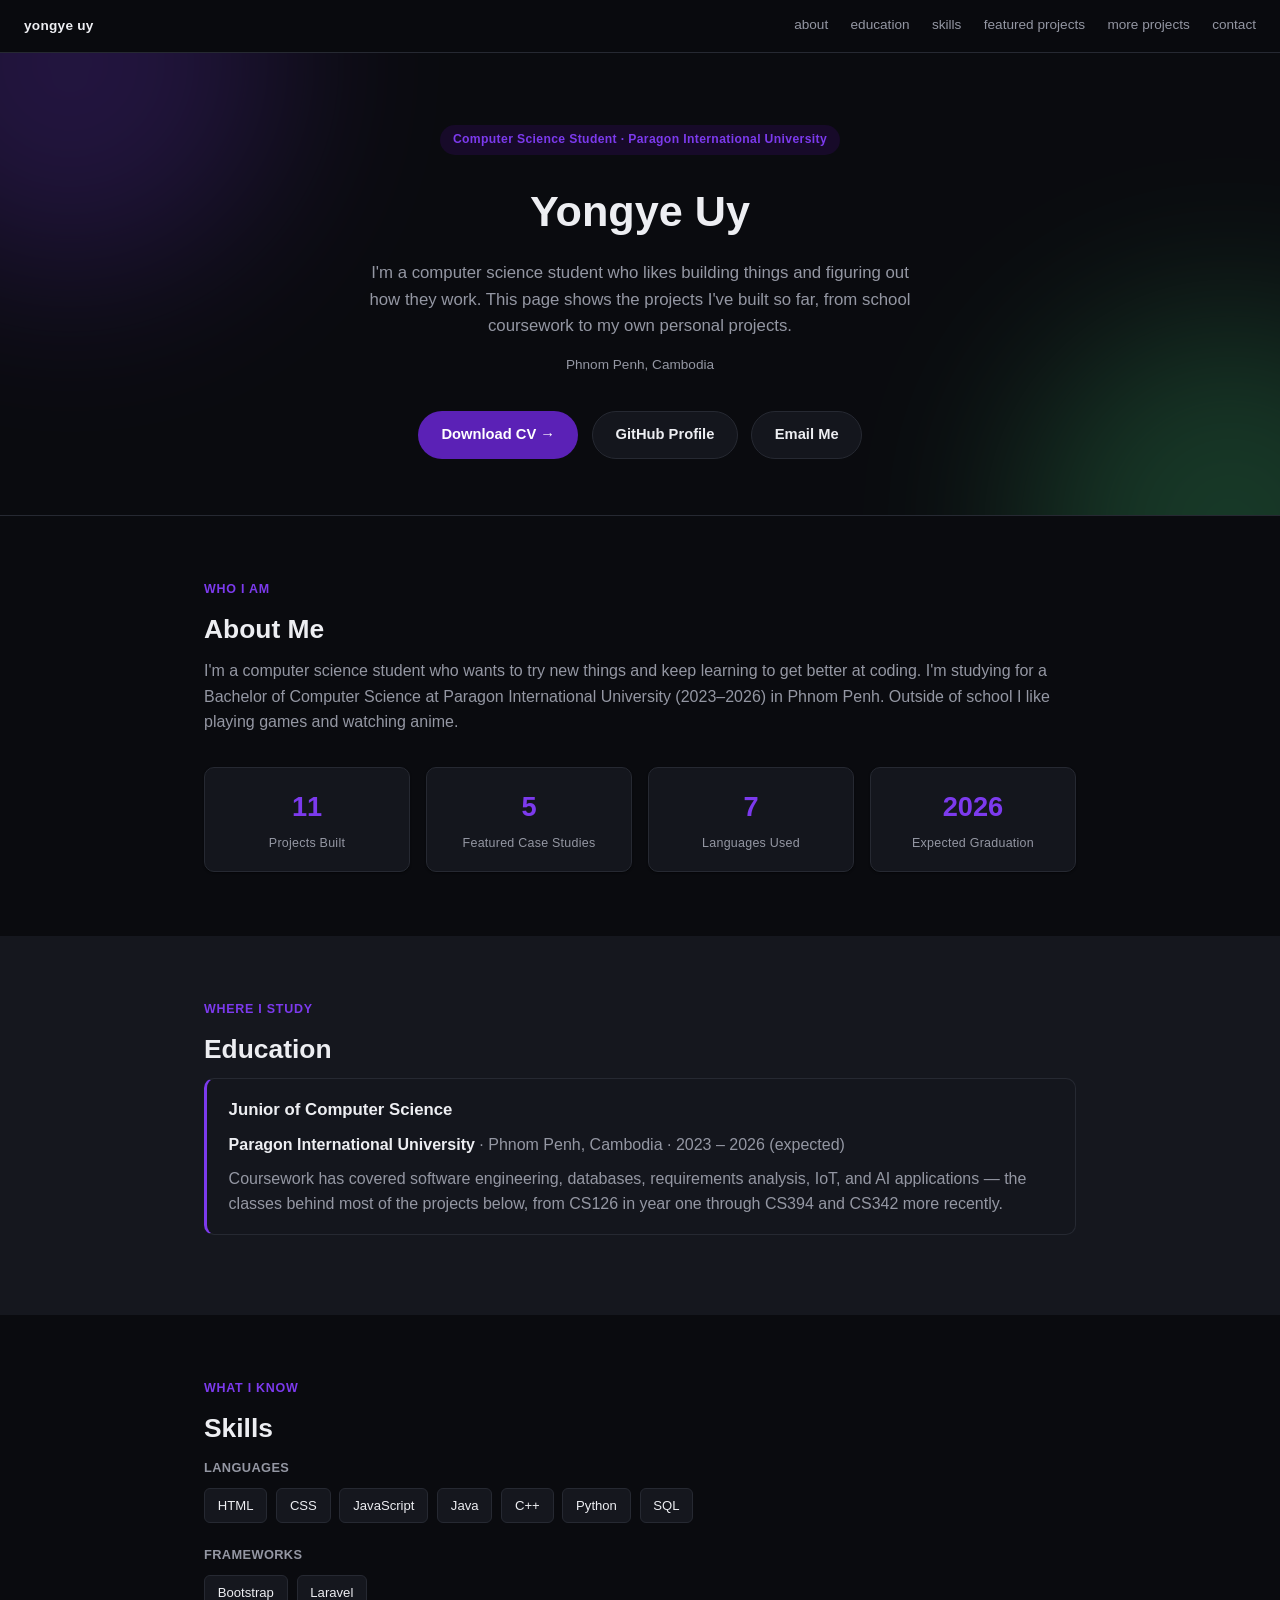
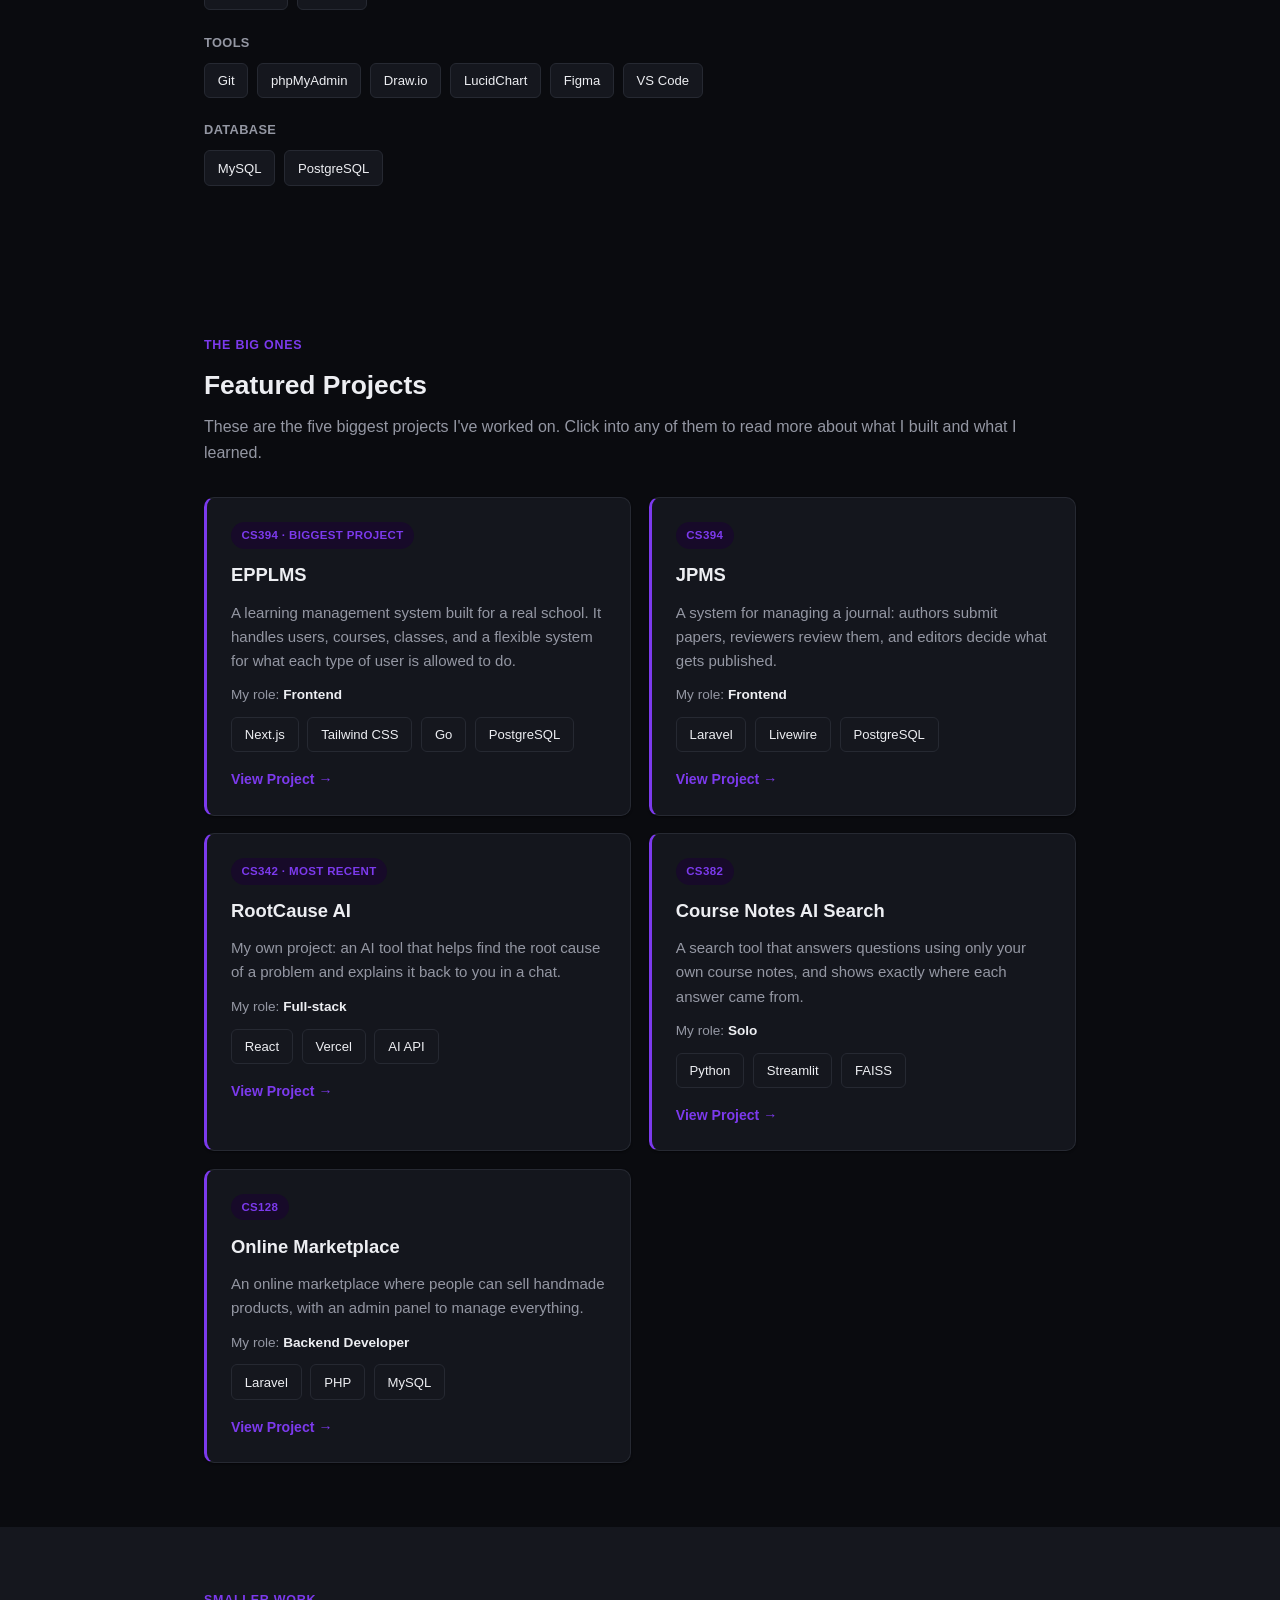
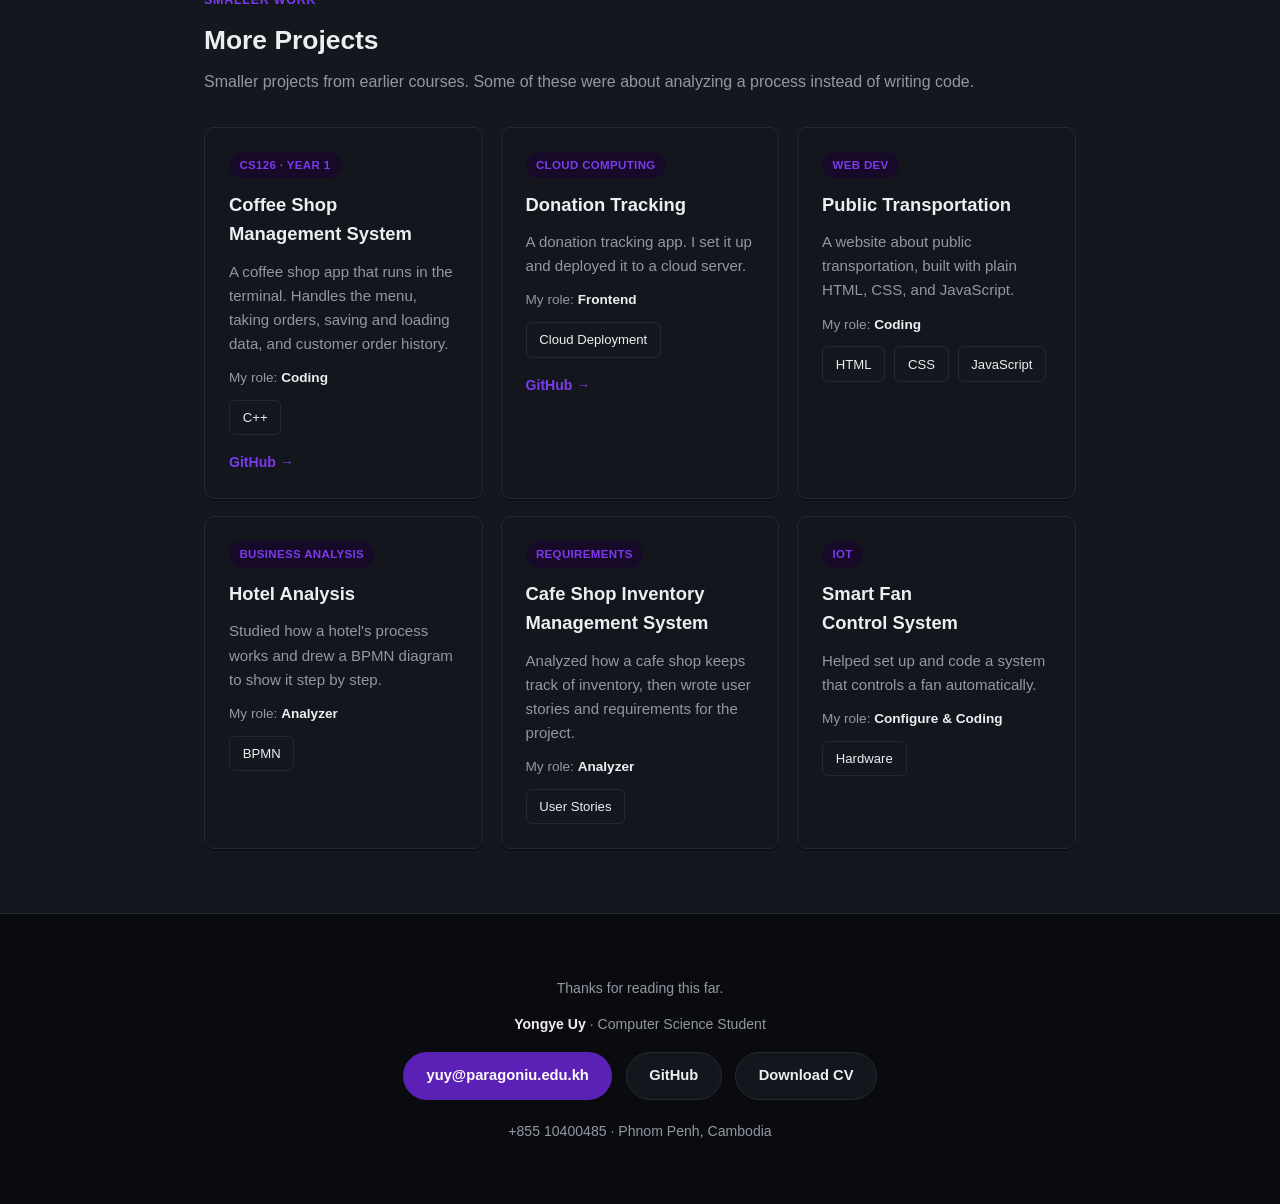
==== commit 40422b9c: "update" ====
--- a/index.html
+++ b/index.html
@@ -11,6 +11,7 @@
 <nav class="topnav">
   <span class="brand">yongye uy</span>
   <a href="#about">about</a>
+  <a href="#education">education</a>
   <a href="#skills">skills</a>
   <a href="#featured">featured projects</a>
   <a href="#more">more projects</a>
@@ -42,10 +43,39 @@
       Computer Science at Paragon International University (2023–2026) in
       Phnom Penh. Outside of school I like playing games and watching anime.
     </p>
-  </div>
-</section>
-
-<section class="soft" id="skills">
+    <div class="stats-grid">
+      <div class="stat" data-count="11">
+        <span class="stat-num">11</span>
+        <span class="stat-label">Projects Built</span>
+      </div>
+      <div class="stat" data-count="5">
+        <span class="stat-num">5</span>
+        <span class="stat-label">Featured Case Studies</span>
+      </div>
+      <div class="stat" data-count="7">
+        <span class="stat-num">7</span>
+        <span class="stat-label">Languages Used</span>
+      </div>
+      <div class="stat" data-count="2026">
+        <span class="stat-num">2026</span>
+        <span class="stat-label">Expected Graduation</span>
+      </div>
+    </div>
+  </div>
+</section>
+
+<section class="soft" id="education">
+  <div class="wrap">
+    <h2><span class="kicker">where i study</span>Education</h2>
+    <div class="role-callout">
+      <h3>Junior of Computer Science</h3>
+      <p><strong>Paragon International University</strong> · Phnom Penh, Cambodia · 2023 – 2026 (expected)</p>
+      <p>Coursework has covered software engineering, databases, requirements analysis, IoT, and AI applications — the classes behind most of the projects below, from CS126 in year one through CS394 and CS342 more recently.</p>
+    </div>
+  </div>
+</section>
+
+<section id="skills">
   <div class="wrap">
     <h2><span class="kicker">what i know</span>Skills</h2>
     <div class="skill-group">
@@ -263,5 +293,6 @@
   <p>+855 10400485 · Phnom Penh, Cambodia</p>
 </footer>
 
+<script src="script.js" defer></script>
 </body>
 </html>
--- a/styles.css
+++ b/styles.css
@@ -332,6 +332,172 @@
 ul.clean { padding-left: 1.15rem; color: var(--muted); }
 ul.clean li { margin-bottom: 0.5rem; }
 
+/* --- Stats grid (About) --- */
+.stats-grid {
+  display: grid;
+  grid-template-columns: repeat(4, 1fr);
+  gap: 1rem;
+  margin: 1.75rem 0 0;
+}
+@media (max-width: 720px) {
+  .stats-grid { grid-template-columns: repeat(2, 1fr); }
+}
+.stat {
+  background: var(--surface);
+  border: 1px solid var(--border);
+  border-radius: var(--radius-md);
+  box-shadow: var(--shadow-card);
+  padding: 1.1rem 1rem;
+  text-align: center;
+}
+.stat .stat-num {
+  display: block;
+  font-family: var(--font-display);
+  font-size: 1.7rem;
+  font-weight: 700;
+  color: var(--accent);
+  font-variant-numeric: tabular-nums;
+}
+.stat .stat-label {
+  display: block;
+  margin-top: 0.3rem;
+  font-size: 0.78rem;
+  color: var(--muted);
+  letter-spacing: 0.02em;
+}
+
+/* --- Education callout tweaks (multi-paragraph reuse of role-callout) --- */
+.role-callout h3 { margin: 0 0 0.5rem; font-size: 1.05rem; }
+.role-callout p + p { margin-top: 0.5rem; }
+
+/* --- Hero motion --- */
+header.hero {
+  position: relative;
+  overflow: hidden;
+  isolation: isolate;
+}
+header.hero::before,
+header.hero::after {
+  content: "";
+  position: absolute;
+  width: 420px;
+  height: 420px;
+  border-radius: 50%;
+  filter: blur(90px);
+  opacity: 0.22;
+  z-index: -1;
+  animation: float-blob 16s ease-in-out infinite;
+  pointer-events: none;
+}
+header.hero::before {
+  background: var(--accent);
+  top: -200px;
+  left: -140px;
+}
+header.hero::after {
+  background: var(--good);
+  bottom: -220px;
+  right: -160px;
+  animation-delay: -8s;
+}
+@keyframes float-blob {
+  0%, 100% { transform: translate(0, 0) scale(1); }
+  50% { transform: translate(50px, 30px) scale(1.12); }
+}
+
+/* --- Scroll reveal --- */
+.reveal {
+  opacity: 0;
+  transform: translateY(18px);
+  transition: opacity 0.6s ease, transform 0.6s ease;
+  transition-delay: var(--reveal-delay, 0ms);
+}
+.reveal.is-visible {
+  opacity: 1;
+  transform: none;
+}
+
+/* --- Nav active state + animated underline --- */
+nav.topnav a {
+  position: relative;
+  padding-bottom: 3px;
+}
+nav.topnav a::after {
+  content: "";
+  position: absolute;
+  left: 0;
+  bottom: -3px;
+  width: 0;
+  height: 2px;
+  background: var(--accent);
+  transition: width 0.25s ease;
+}
+nav.topnav a:hover::after,
+nav.topnav a.active::after { width: 100%; }
+nav.topnav a.active { color: var(--accent); }
+
+/* --- Scroll progress bar --- */
+#scroll-progress {
+  position: fixed;
+  top: 0;
+  left: 0;
+  height: 3px;
+  width: 0%;
+  background: var(--accent);
+  z-index: 50;
+  transition: width 0.1s ease-out;
+}
+
+/* --- Back to top button --- */
+#back-to-top {
+  position: fixed;
+  bottom: 1.5rem;
+  right: 1.5rem;
+  width: 2.6rem;
+  height: 2.6rem;
+  border-radius: 50%;
+  background: var(--accent-strong);
+  color: #fff;
+  border: none;
+  font-size: 1.15rem;
+  line-height: 1;
+  display: flex;
+  align-items: center;
+  justify-content: center;
+  cursor: pointer;
+  opacity: 0;
+  visibility: hidden;
+  transform: translateY(10px);
+  transition: opacity 0.25s ease, transform 0.25s ease, visibility 0.25s, background 0.2s ease;
+  z-index: 40;
+  box-shadow: var(--shadow-card);
+}
+#back-to-top.visible { opacity: 1; visibility: visible; transform: none; }
+#back-to-top:hover { background: var(--accent-strong-hover); }
+
+/* --- Hover polish --- */
+.project-card, .card, .step, .llo-card, .role-callout, .stat {
+  transition: transform 0.25s ease, box-shadow 0.25s ease, border-color 0.25s ease;
+}
+.project-card:hover, .card:hover, .stat:hover {
+  transform: translateY(-4px);
+  border-color: var(--accent);
+  box-shadow: 0 10px 26px rgba(0, 0, 0, 0.38);
+}
+.btn { transition: transform 0.2s ease, background 0.2s ease, border-color 0.2s ease; }
+.btn:hover { transform: translateY(-2px); }
+.chip { transition: transform 0.2s ease, border-color 0.2s ease; }
+.chip:hover { border-color: var(--accent); transform: translateY(-1px); }
+
+/* --- Reduced motion overrides --- */
+@media (prefers-reduced-motion: reduce) {
+  header.hero::before, header.hero::after { animation: none; }
+  .reveal { transition: none; opacity: 1; transform: none; }
+  .project-card, .card, .step, .llo-card, .role-callout, .stat, .btn, .chip, #back-to-top {
+    transition: none;
+  }
+}
+
 /* --- Footer --- */
 footer {
   padding: 3rem 1.5rem;
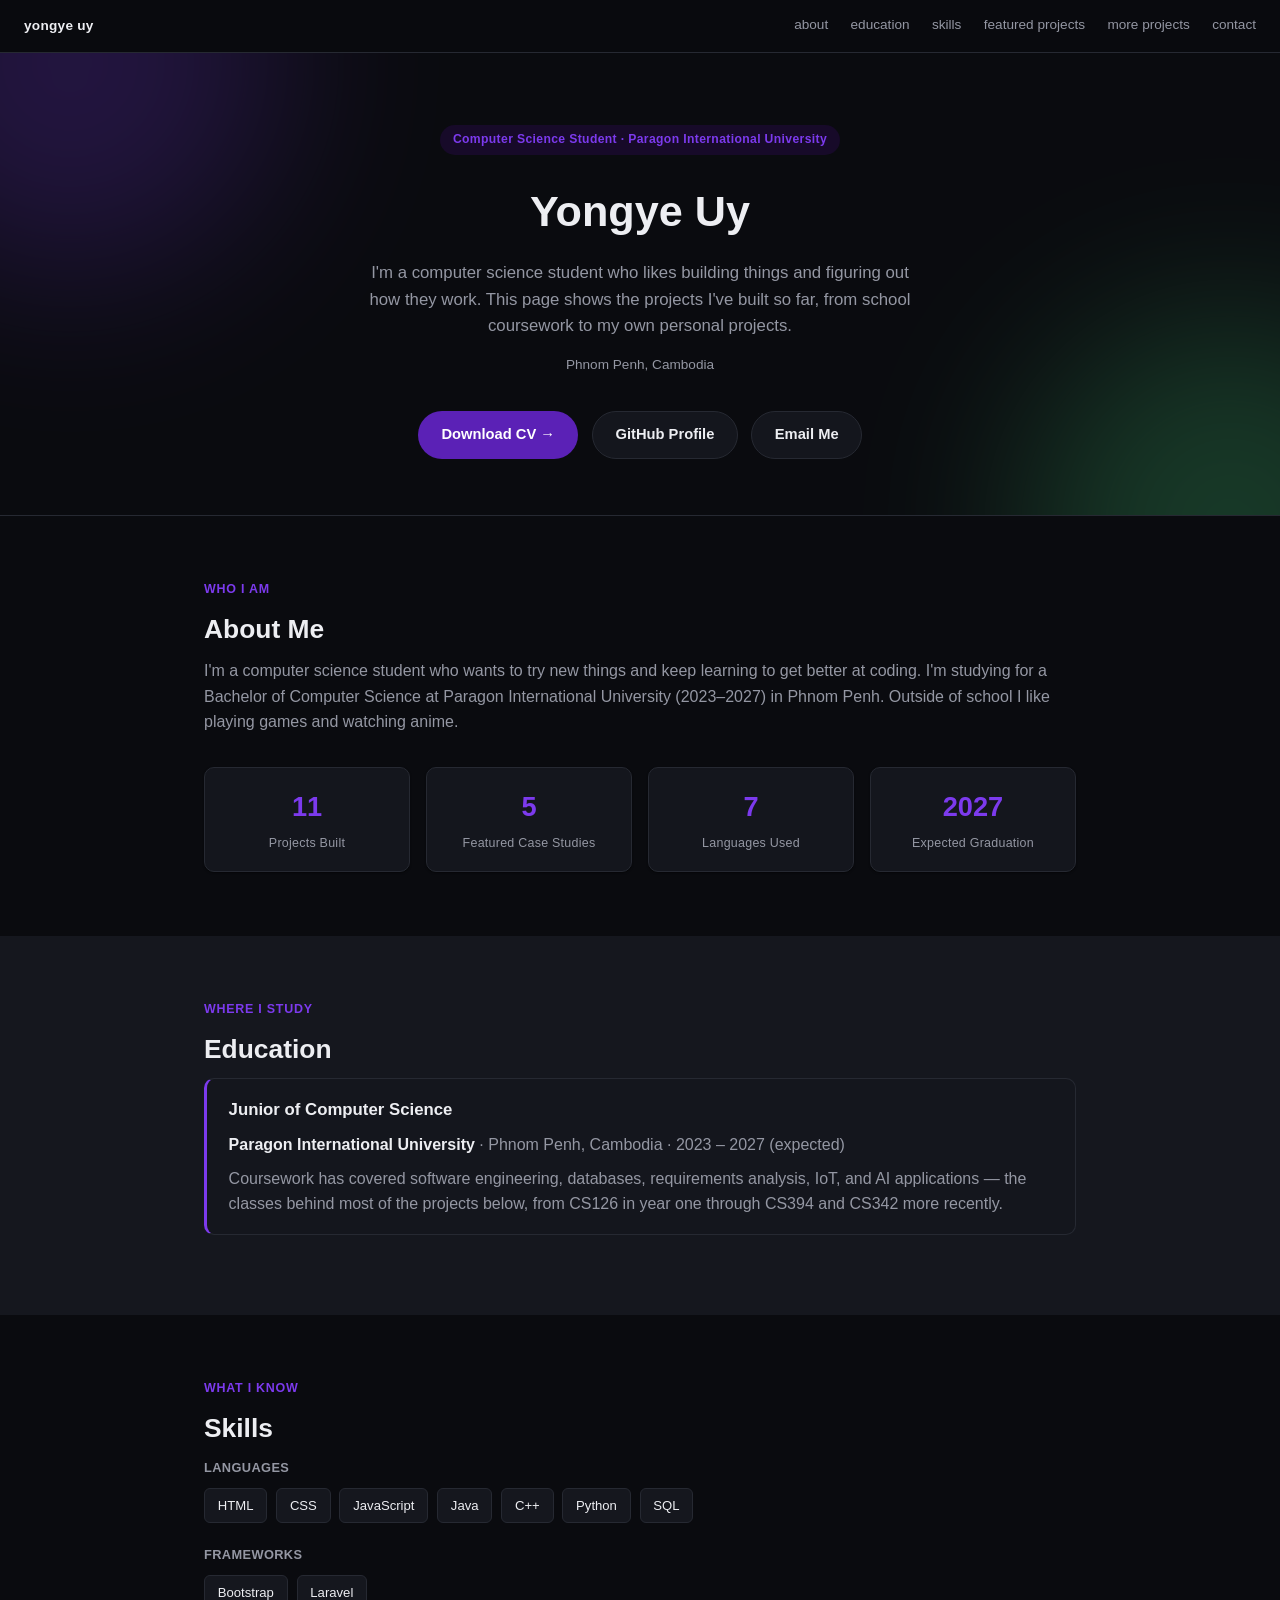
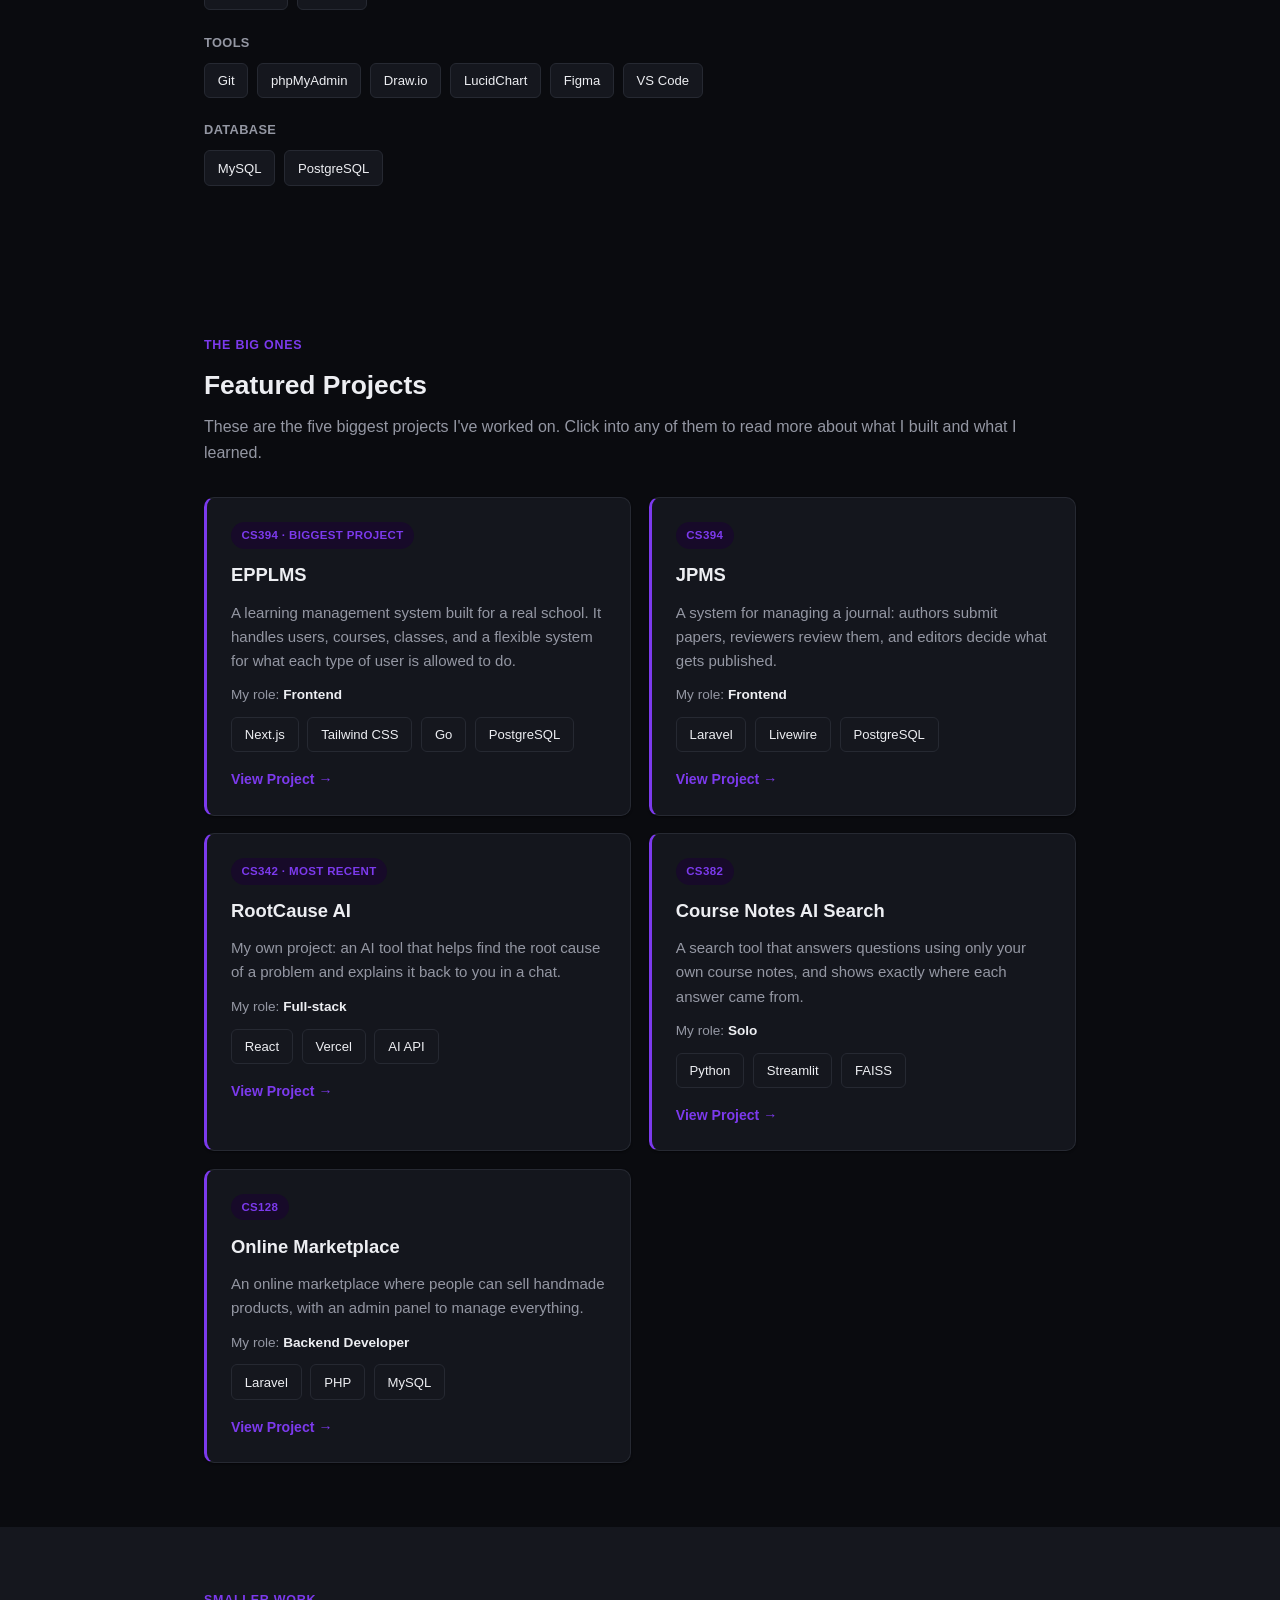
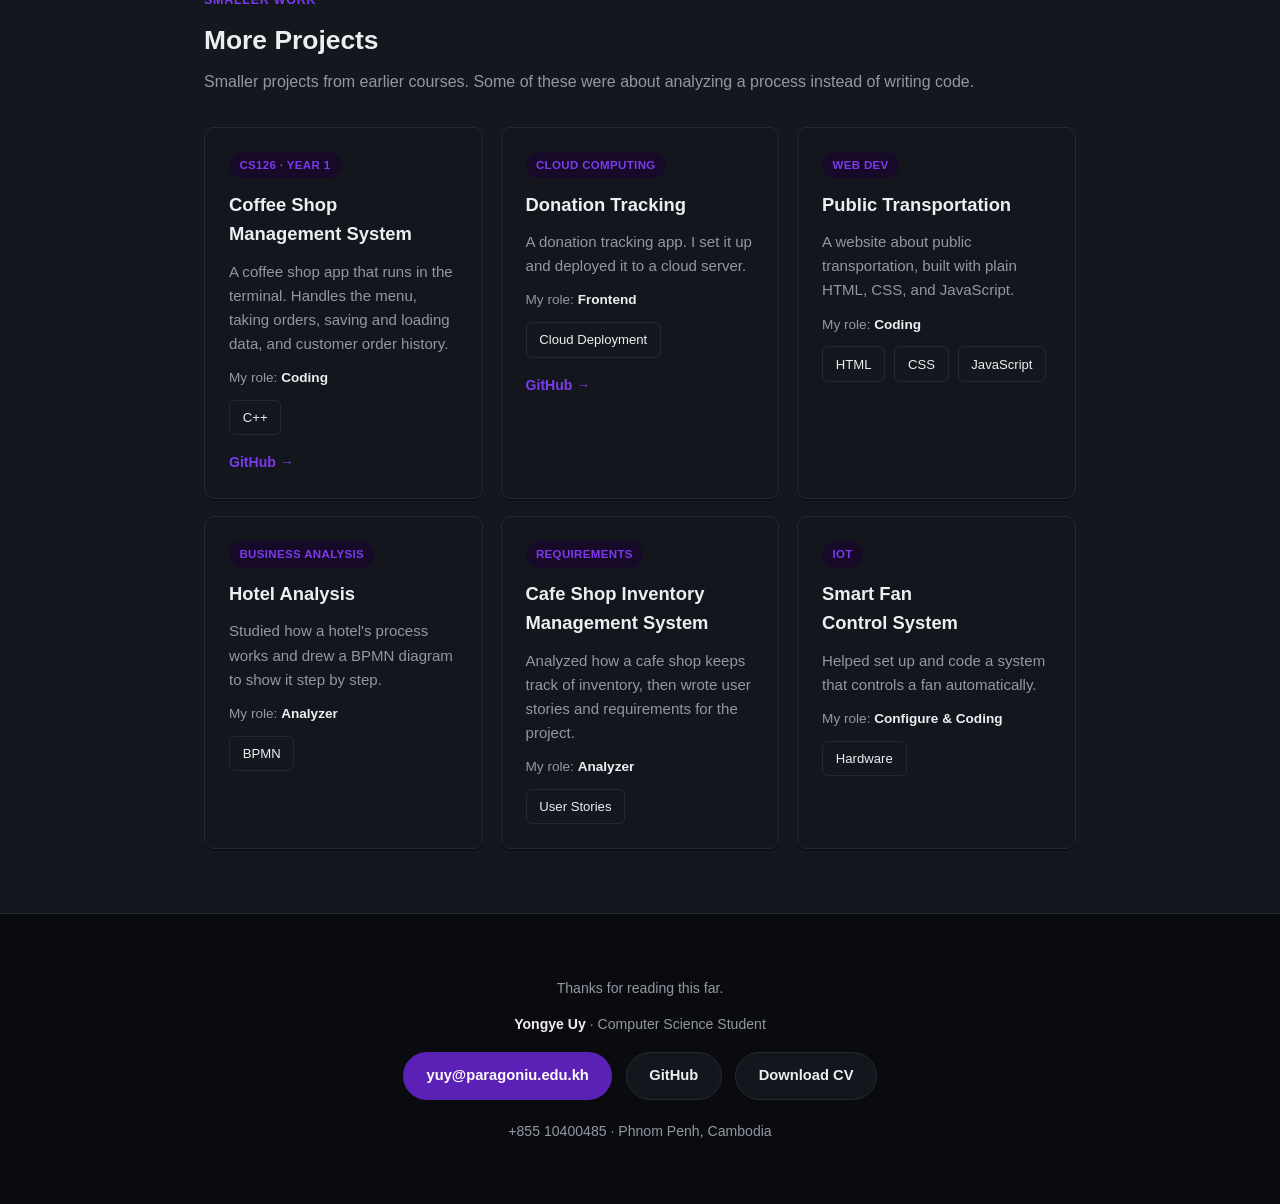
==== commit 1296b9cf: "update" ====
--- a/index.html
+++ b/index.html
@@ -40,7 +40,7 @@
     <p class="lede">
       I'm a computer science student who wants to try new things and keep
       learning to get better at coding. I'm studying for a Bachelor of
-      Computer Science at Paragon International University (2023–2026) in
+      Computer Science at Paragon International University (2023–2027) in
       Phnom Penh. Outside of school I like playing games and watching anime.
     </p>
     <div class="stats-grid">
@@ -56,8 +56,8 @@
         <span class="stat-num">7</span>
         <span class="stat-label">Languages Used</span>
       </div>
-      <div class="stat" data-count="2026">
-        <span class="stat-num">2026</span>
+      <div class="stat" data-count="2027">
+        <span class="stat-num">2027</span>
         <span class="stat-label">Expected Graduation</span>
       </div>
     </div>
@@ -69,7 +69,7 @@
     <h2><span class="kicker">where i study</span>Education</h2>
     <div class="role-callout">
       <h3>Junior of Computer Science</h3>
-      <p><strong>Paragon International University</strong> · Phnom Penh, Cambodia · 2023 – 2026 (expected)</p>
+      <p><strong>Paragon International University</strong> · Phnom Penh, Cambodia · 2023 – 2027 (expected)</p>
       <p>Coursework has covered software engineering, databases, requirements analysis, IoT, and AI applications — the classes behind most of the projects below, from CS126 in year one through CS394 and CS342 more recently.</p>
     </div>
   </div>
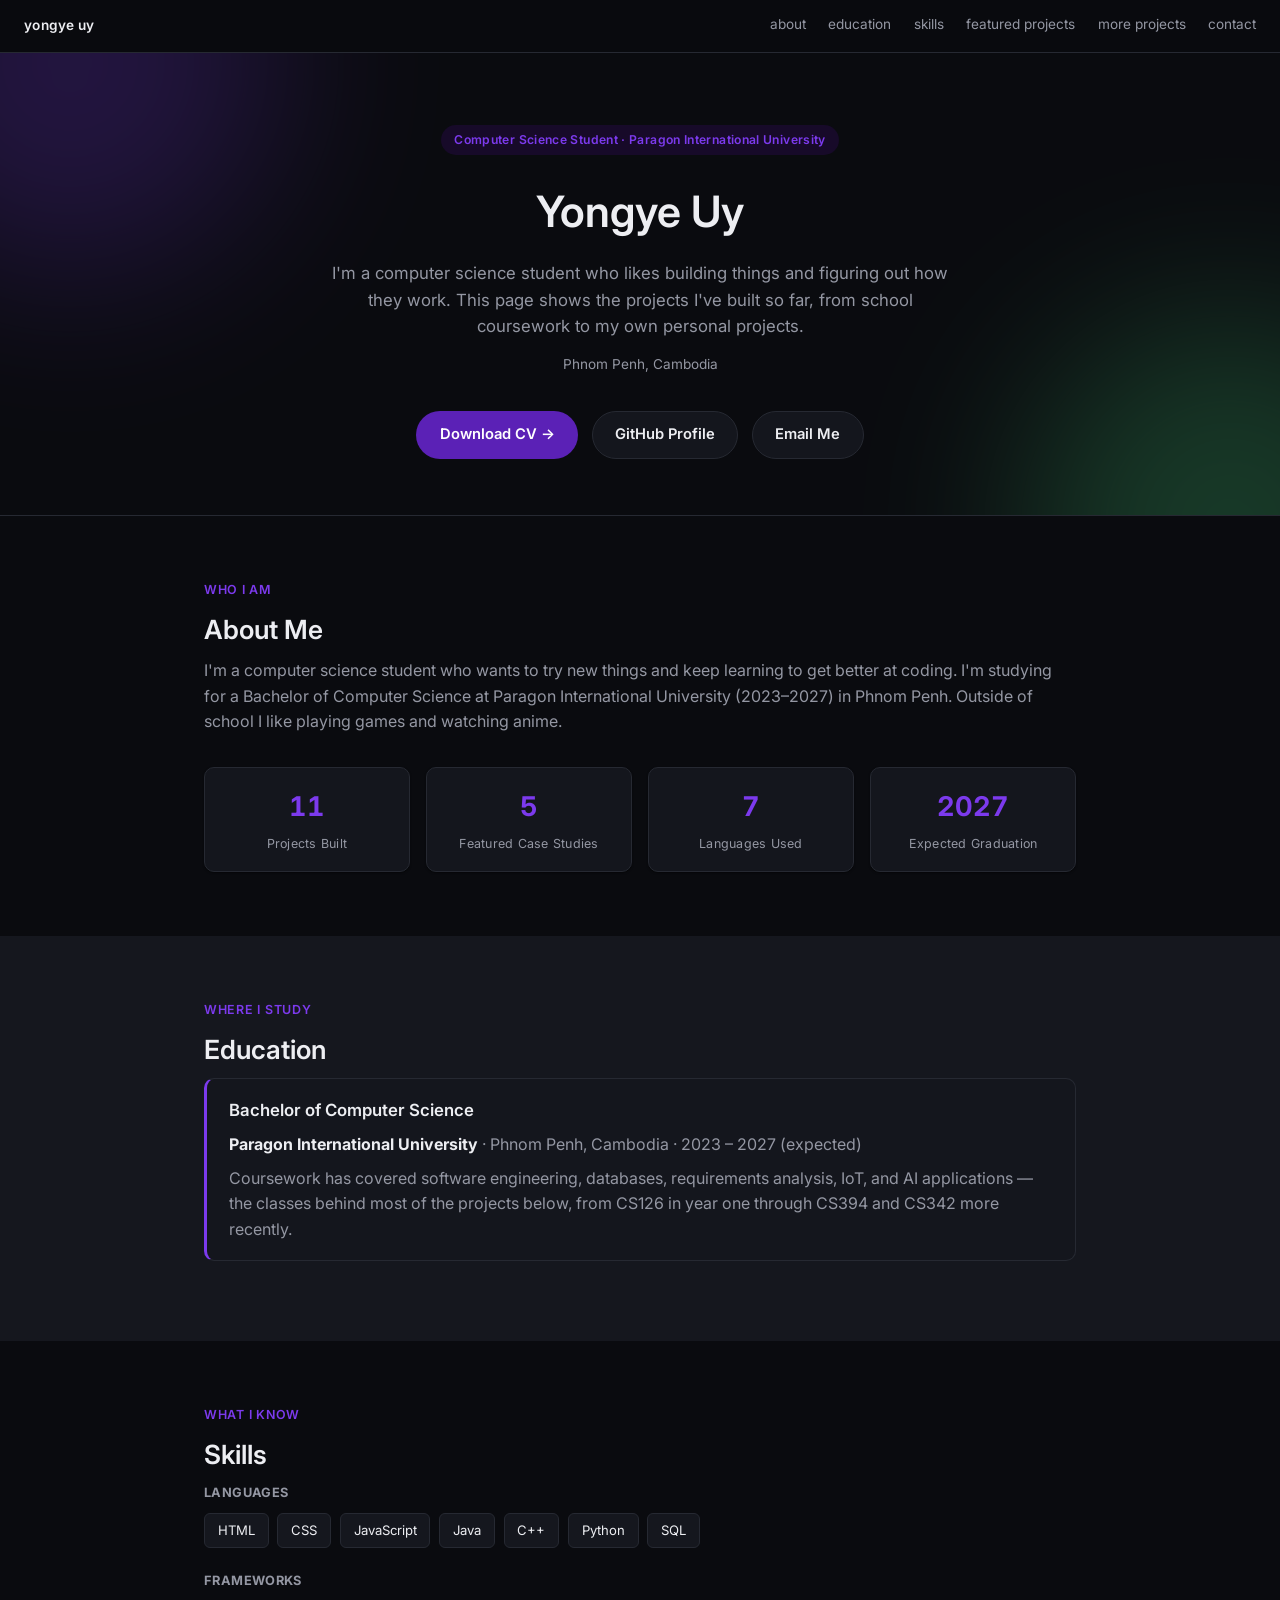
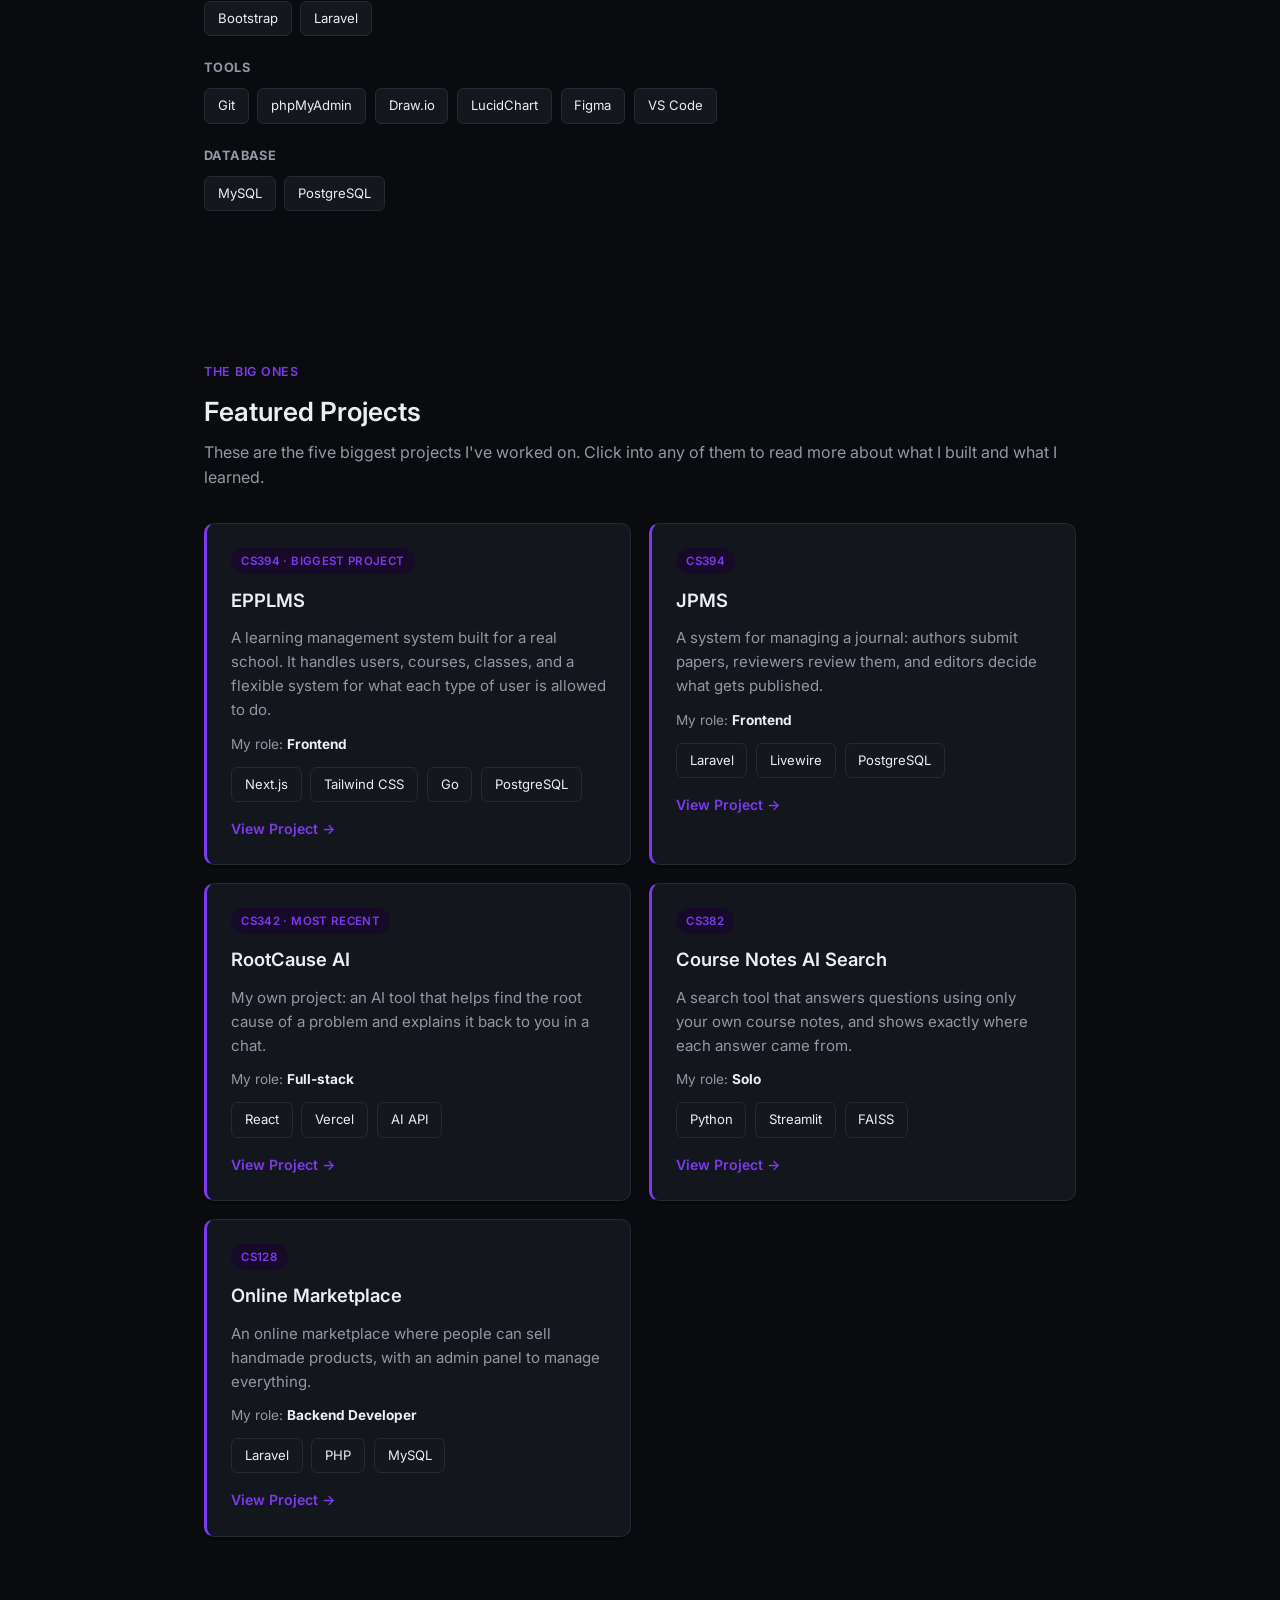
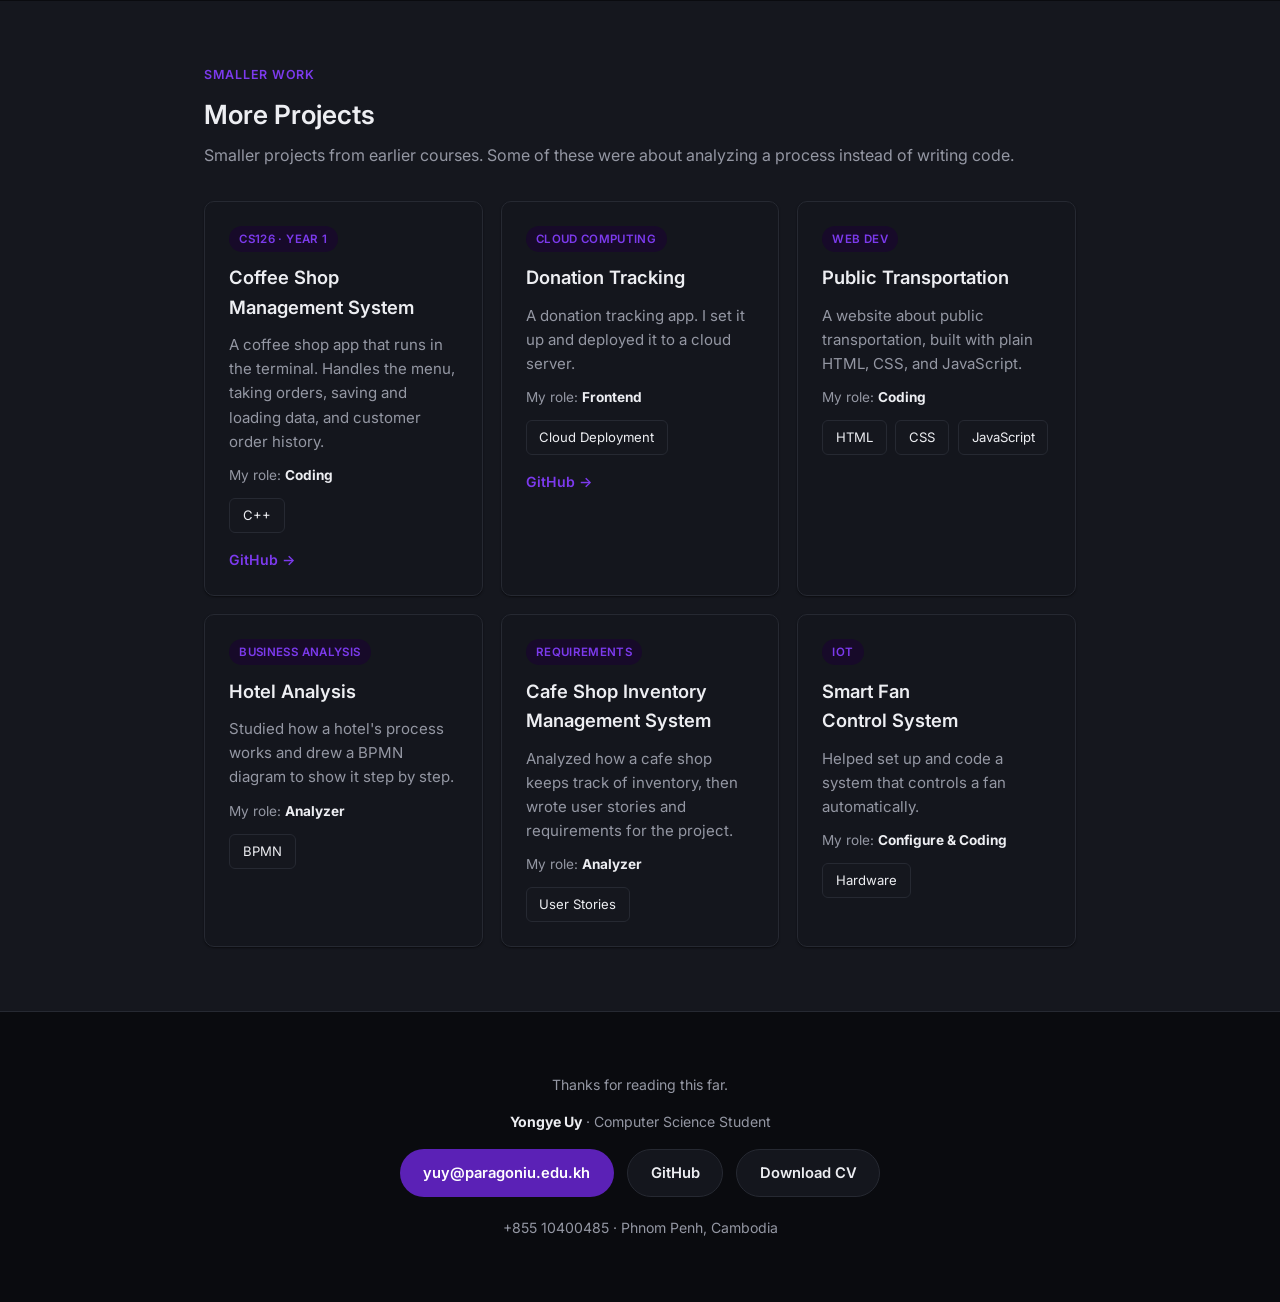
==== commit 60733e81: "update" ====
--- a/index.html
+++ b/index.html
@@ -68,7 +68,7 @@
   <div class="wrap">
     <h2><span class="kicker">where i study</span>Education</h2>
     <div class="role-callout">
-      <h3>Junior of Computer Science</h3>
+      <h3>Bachelor  of Computer Science</h3>
       <p><strong>Paragon International University</strong> · Phnom Penh, Cambodia · 2023 – 2027 (expected)</p>
       <p>Coursework has covered software engineering, databases, requirements analysis, IoT, and AI applications — the classes behind most of the projects below, from CS126 in year one through CS394 and CS342 more recently.</p>
     </div>
--- a/styles.css
+++ b/styles.css
@@ -1,3 +1,5 @@
+@import url('https://fonts.googleapis.com/css2?family=Inter:wght@400;600&display=swap');
+
 :root {
   --bg: #0A0B0F;
   --bg-soft: #15171E;
@@ -14,8 +16,8 @@
   --warn: #FDE047;
   --warn-soft: #3A2E06;
 
-  --font-display: Calibri, Candara, "Segoe UI", Optima, Arial, sans-serif;
-  --font-body: Calibri, Candara, "Segoe UI", Optima, Arial, sans-serif;
+  --font-display: 'Inter', Calibri, Candara, "Segoe UI", Optima, Arial, sans-serif;
+  --font-body: 'Inter', Calibri, Candara, "Segoe UI", Optima, Arial, sans-serif;
   --font-mono: ui-monospace, "Cascadia Code", "SF Mono", Consolas, "Liberation Mono", Menlo, monospace;
 
   --radius-sm: 6px;
